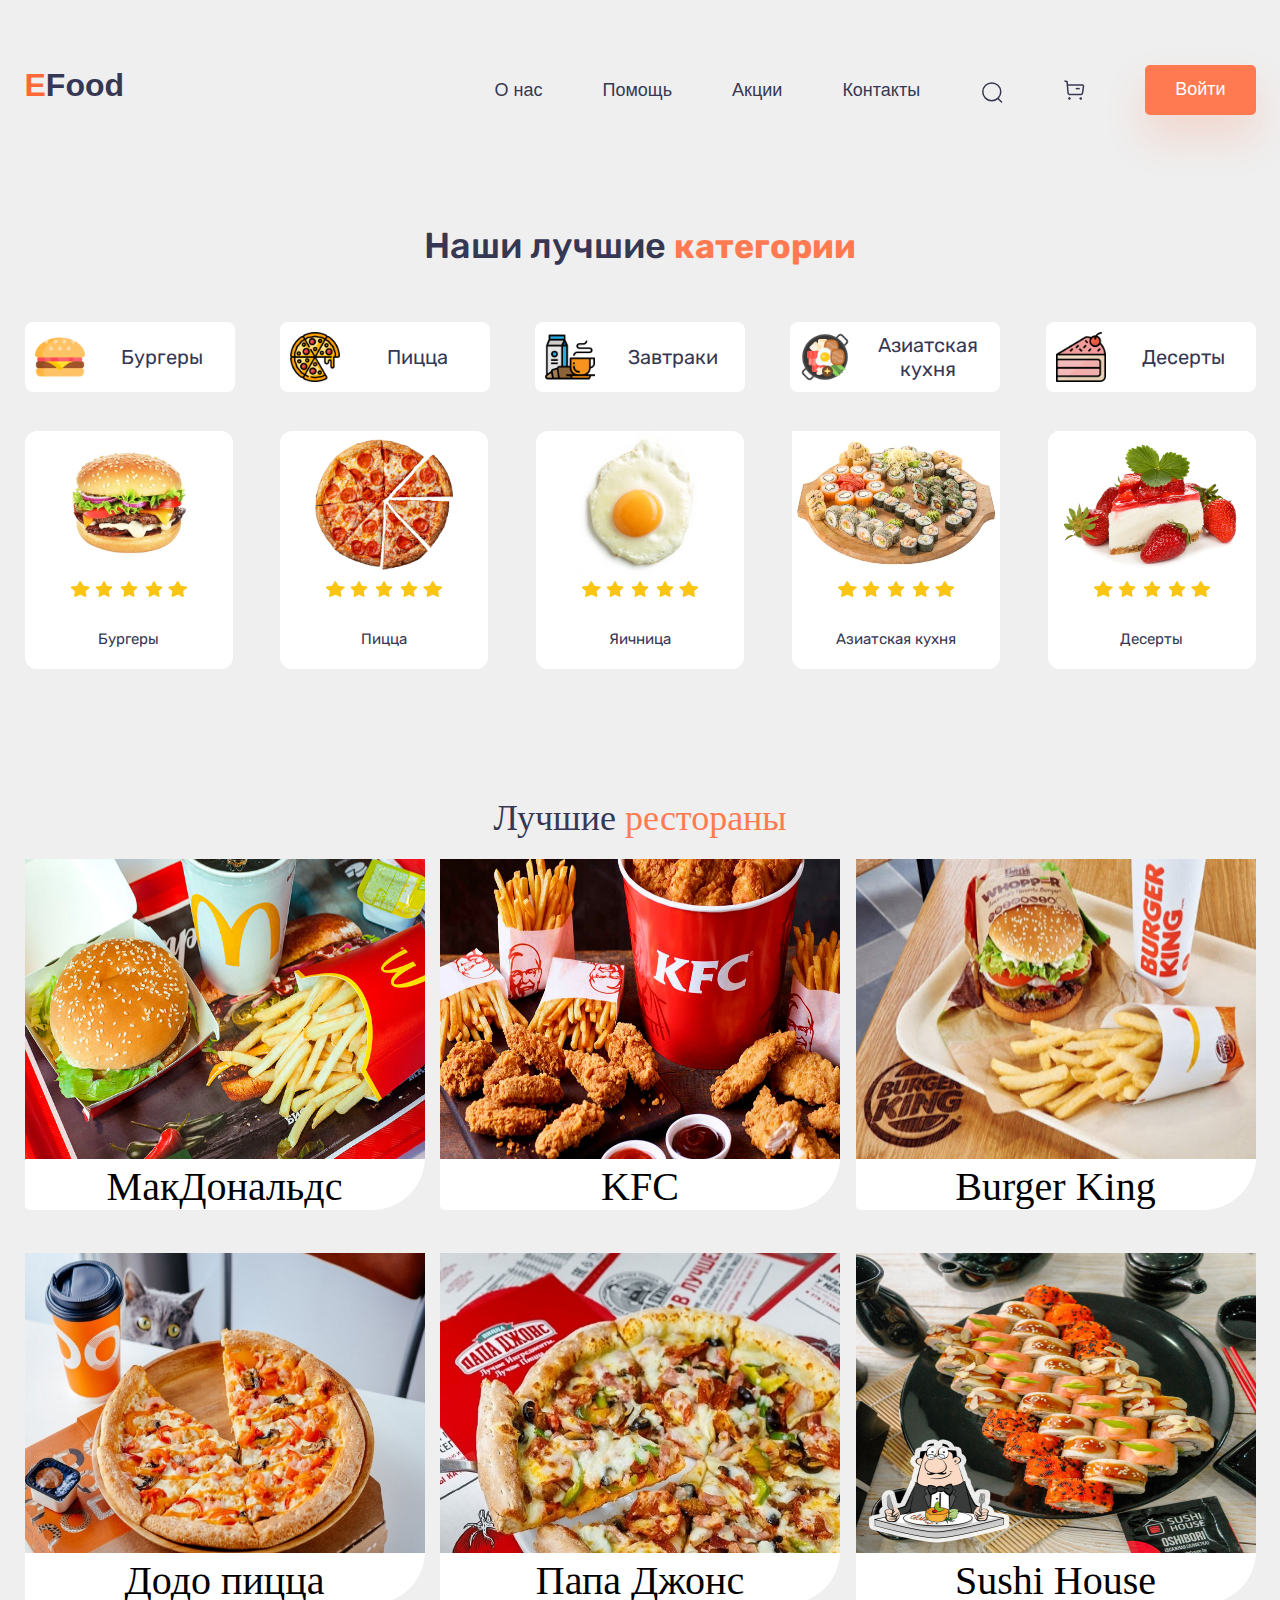
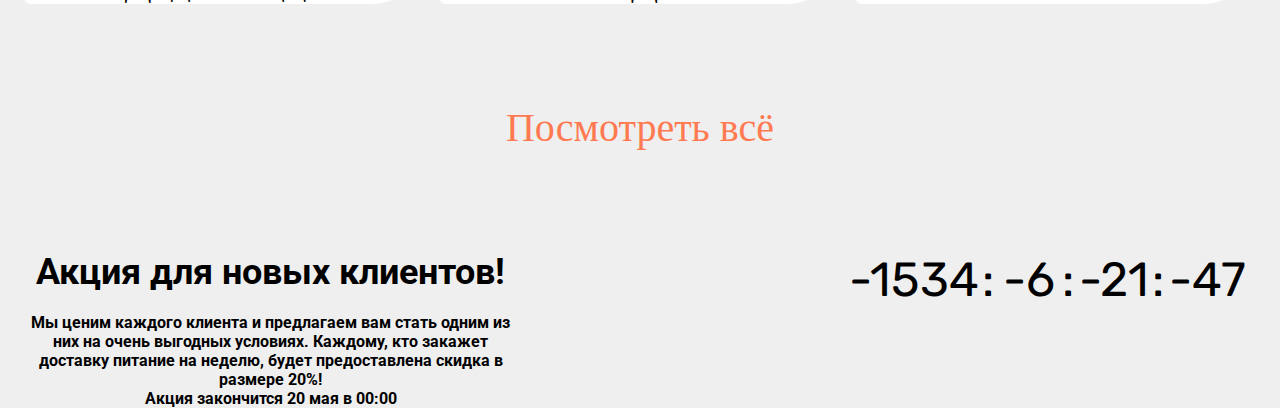
==== index.html @ 1d98285a "add a project" ====
<!DOCTYPE html>
<html lang="en">
<head>
    <meta charset="UTF-8">
    <meta http-equiv="X-UA-Compatible" content="IE=edge">
    <meta name="viewport" content="width=device-width, initial-scale=1.0">
    <title>Document</title>
    <link rel="stylesheet" href="css/style.css">
    <link rel="stylesheet" href="css/menu.css">
    <link rel="preconnect" href="https://fonts.googleapis.com">
    <link rel="preconnect" href="https://fonts.gstatic.com" crossorigin>
    <link href="https://fonts.googleapis.com/css2?family=Rubik:wght@500&display=swap" rel="stylesheet">
    <link rel="preconnect" href="https://fonts.googleapis.com">
    <link rel="preconnect" href="https://fonts.gstatic.com" crossorigin>
    <link href="https://fonts.googleapis.com/css2?family=Roboto:wght@100&display=swap" rel="stylesheet">
</head>
<body>
    <div class="container">
        <header>
            <div class="navigation">
               
                <div class="h1-efood">
                    <h1 class="E">E</h1>
                    <h1 class="efood">Food</h1>
                </div>
                <div class="menu">
                    <a class="home" href="#">О нас</a>
                    <a href="#">Помощь</a>
                    <a href="#">Акции</a>
                    <a href="#">Контакты</a>
                    <a href="#"><img src="img/Search.svg" alt=""></a>
                    <a href="#"><img src="img/корзина.png" alt=""></a>
                    <div class="sign-up">
                        <a href="#">Войти</a>
                    </div>
                </div>
           
            </div>
        </header>
    </div>
    <div class="container">
        <div class="onePopularCategory">
            <h1>Наши лучшие <div class="wordCategory"><h1>категории</h1></div> </h1>
        </div>
        <div class="category1">
            <div class="burger">
            <img src="img/burgerlogo.png" alt="" width="50px">
            <a href="burgers.html">Бургеры</a>
            </div>
            <div class="pizza">
            <img src="img/pizzalogo.png" alt="" width="50px">
            <a href="pizza.html">Пицца</a>
            </div>
            <div class="sandwich">
            <img src="img/breakfast.png" alt="" width="50px">
            <a href="breakfast.html">Завтраки</a>
            </div>
            <div class="asian-food">
            <img src="img/asianfoodlogo.png" alt="" width="50px">
            <a href="asianfood.html">Азиатская кухня</a>
            </div>
            <div class="dish">
            <img src="img/cake.png" alt="" width="50px">
            <a href="dinner.html">Десерты</a>
            </div>
        </div>
        <div class="category">
            <div class="burger">
                <img src="img/figma-cheeseburger.png" alt="" width="144px">
                <img src="img/Star.png" alt="">
                <h2>Бургеры</h2>
            </div>
            <div class="pizza">
                <img class="pizza6" src="img/peperonylogo.jpg" alt="">
                <img src="img/Star.png" alt="">
                <h2>Пицца</h2>
            </div>
            <div class="sandwich">
                <img src="img/egg.jpg" alt="" height="144px">
                <img src="img/Star.png" alt="">
                <h2>Яичница</h2>
            </div>
            <div class="asian-food">
                <img src="img/asianfood66.jpg" alt="" height="144px">
                <img src="img/Star.png" alt="">
                <h2>Азиатская кухня</h2>
            </div>
            <div class="dish">
                <img src="img/десерт.jpg" alt="" height="144px">
                <img src="img/Star.png" alt="">
                <h2>Десерты</h2>
            </div>
        </div>
    </div>
    <div class="container">
        <h2 class="topfood">Лучшие <div class="colortext1">рестораны</div>
        </h2>
        <div class="flex-wrapper">
            <div class="card card3">
                <img src="img/mcdonaldsrestarauntlogo.jpg" alt="" width="400px" height="300px">
                <p>МакДональдс</p>
            </div>
            <div class="card card3">
                <img src="img/kfcrestarauntlogo.jpg" alt="" width="400px" height="300px">
                <p>KFC</p>
            </div>
            <div class="card card3">
                <img src="img/bkrestarauntlogo.jpg" alt="" width="400px" height="300px">
                <p>Burger King</p>
            </div>
            <div class="card">
                <img src="img/dodorestarauntlogo.jpg" alt="" width="400px" height="300px">
                <p>Додо пицца</p>
            </div>
            <div class="card">
                <img src="img/papajonsrestarauntlogo.jpeg" alt="" width="400px" height="300px">
                <p>Папа Джонс</p>
            </div>
            
            <div class="card">
                <img src="img/sushihouserestarauntlogo.jpg" alt="" width="400px" height="300px">
                <p>Sushi House</p>
            </div>
        </div>
        <div class="all-restaraunt">
            <p>Посмотреть всё</p>
        </div>
    </div>
    <div class="container">
        <div class="promotion">
        <div class="promotion-text">
            <div class="title">Акция для новых клиентов!</div>
            <p>Мы ценим каждого клиента и предлагаем вам стать одним из них на очень выгодных условиях. Каждому, кто закажет доставку питание на неделю, будет предоставлена скидка в размере 20%!</p>
            <p>Акция закончится 20 мая в 00:00</p>
        </div>

        <div class="timer">
            <div class="timer__items">
            <div class="timer__item timer__days" id="days">00</div>
            <div class="timer__item timer__hours" id="hours">00</div>
            <div class="timer__item timer__minutes" id="minutes">00</div>
            <div class="timer__item timer__seconds" id="seconds">00</div>
            </div>
        </div>
        </div>
        </div>





        <div class="modal none"> 
            <div class="container-modal"> 
                <div class="header_menu">  
                    <span>
                        <img src="img/ArrowLeft.png" alt="">
                    </span>
                    <form class="registration-form-styles" action="">
                        <h1 class="registration-form">Регистрация</h1>
                        <div class="group1">
                            <label for="">Имя пользователя:</label>
                            <input  type="text">
                        </div>
                        <div class="group2">
                            <label for="">Пароль:</label>
                            <input  type="password">
                        </div>
                        <div class="group3">
                            <label for="">Пароль ещё раз:</label>
                            <input  type="password">
                        </div>
                        <div class="group4">
                            <label for="">Адрес электронной почты</label>
                            <input type="email">
                        </div>
                        <div class="group5">
                            <p>Регистрация</p>
                        </div>
                    </form>

                    </div> 
            </div> 
        </div>






    <script src="js/javascript.js"></script>
</body>
</html>
---- css/style.css ----
*{
    padding: 0;
    margin: 0;
    box-sizing: border-box;
}

body{
    background-color: #efefef;
}

.navigation{
    display: flex;
    justify-content: space-between;
    line-height: 50px;
    
}


header{
    margin-top: 60px;
    margin-bottom: 94px;
}

.menu{
    display: flex;
    margin-top: 20px;
}

.menu > a{
    font-family: 'Outfit', sans-serif;
    font-style: normal;
    font-weight: normal;
    font-size: 18px;
    line-height: 21px;
    color: #363853;
    text-decoration: none;
}

.sign-up a{
    font-family: 'Outfit', sans-serif;
    font-style: normal;
    font-weight: normal;
    font-size: 18px;
    line-height: 21px;
    text-align: center;
    color: #FFFFFF;
    text-decoration: none;
    position: relative;
    left: 30px;
}

.sign-up{
    background-color: #FF7A50;
    border-radius: 5px;
    box-shadow: 0px 22px 40px rgba(255, 104, 56, 0.19);     
    position: relative;
    bottom: 15px;
}

.E{
    color: #FF6838;
    font-family: 'Outfit', sans-serif;
}

.home{
    color: #FF6838;
    font-family: 'Outfit', sans-serif;
    font-style: normal;
    font-weight: normal;
    font-size: 18px;
    line-height: 21px;
    text-decoration: none;
}

.efood{
    color: #363853;
    font-family: 'Outfit', sans-serif;
}

.h1-efood{
    display: flex;
}

.menu a{
    margin-right: 60px;
}

.category1 > div img{
    margin-left: 10px;
}

img{
    max-width: 100%;
}

.container{
    max-width: 1231px;
    margin: auto;
}

.onePopularCategory{
    text-align: center;
}

.wordCategory{
    font-family: 'Rubik', sans-serif;
    font-style: normal;
    font-weight: 500;
    font-size: 17px;
    line-height: 43px;
    color: #FF7A50;
    display: inline-block;
}


.onePopularCategory > h1{
    font-family: 'Rubik', sans-serif;
    font-style: normal;
    font-weight: 500;
    font-size: 36px;
    line-height: 43px;
    color: #363853;
}

.category1 > div{
    width: 210px;
    height: 70px;
    background-color: #FFFFFF;
    border-radius: 8px;
}

.category1{
    display: flex;
    justify-content: space-between;
    margin-top: 54px;
}

.category1 > div p{
    font-family: 'Rubik', sans-serif;
    font-style: normal;
    font-weight: normal;
    font-size: 20px;
    line-height: 24px;
    color: #363853;
    margin-left: 5px;
    width: 208px;
}

.category1 > div a{
    font-family: 'Rubik', sans-serif;
    font-style: normal;
    font-weight: normal;
    font-size: 20px;
    line-height: 24px;
    color: #363853;
    margin-left: 5px;
    width: 208px;
    text-decoration: none;
}

.category1 > div{
    display: flex;
    align-items: center;
}

.addToCart{
    background: #FF7A50;
    border-radius: 2px;
    width: 100px;
    margin-left: 55px;
    font-family: 'Rubik', sans-serif;
    font-style: normal;
    font-weight: normal;
    font-size: 15px;
    line-height: 18px;
    color: #FFFFFF;
    padding-top: 5px;
    padding-bottom: 5px;
}

.burger{
    width: 208px;
    text-align: center;
}

.pizza{
    width: 208px;
    height: 238px;
    text-align: center;
}

.pizza6{
    width: 144px;
    height: 144px;
}


.sandwich{
    width: 208px;
    text-align: center;
}

.asian-food{
    width: 208px;
    text-align: center;
}

.dish
{
    width: 208px;
    text-align: center;
}

.category{
    display: flex;
    justify-content: space-between;
    margin-top: 39px;
}


.category > div{
    font-family: 'Rubik', sans-serif;
    font-style: normal;
    font-weight: normal;
    font-size: 15px;
    line-height: 18px;
    color: #363853;
    background-color: #FFFFFF;
    border-radius: 12px;
}

.category h2{
    font-family: 'Rubik', sans-serif;
    font-style: normal;
    font-weight: normal;
    font-size: 15px;
    line-height: 18px;
    color: #363853;
    margin-top: 27px;
}

.category > div > p{
    margin-top: 9px;
    margin-bottom: 11px;
}

.modal{
    position: fixed;
    width: 100%;
    height: 100vh;
    background-color: rgba(0, 0, 0, 0.500);
    top: 0;
    display: flex;
    align-items: center;
}

.container-modal{
    width: 60%;
    height: 50vh;
    background-color: #FFFFFF;
    margin: 0 auto;

}

.modal1{
    position: fixed;
    width: 100%;
    height: 100vh;
    background-color: rgba(0, 0, 0, 0.500);
    top: 0;
    display: flex;
    align-items: center;
}

.container-modal1{
    width: 60%;
    height: 50vh;
    background-color: #FFFFFF;
    margin: 0 auto;

}

.header_menu1 span{
    font-size: 20px;
    position: fixed;
    top: 160px;
}

.header_menu span{
    font-size: 20px;
    position: fixed;
    top: 160px;
}


.modal2{
    position: fixed;
    width: 100%;
    height: 100vh;
    background-color: rgba(0, 0, 0, 0.500);
    top: 0;
    display: flex;
    align-items: center;
}

.container-modal2{
    width: 60%;
    height: 50vh;
    background-color: #FFFFFF;
    margin: 0 auto;

}

.header_menu2 span{
    font-size: 20px;
    position: fixed;
    top: 160px;
}

.modal3{
    position: fixed;
    width: 100%;
    height: 100vh;
    background-color: rgba(0, 0, 0, 0.500);
    top: 0;
    display: flex;
    align-items: center;
}

.container-modal3{
    width: 60%;
    height: 50vh;
    background-color: #FFFFFF;
    margin: 0 auto;

}

.header_menu3 span{
    font-size: 20px;
    position: fixed;
    top: 160px;
}

.modal4{
    position: fixed;
    width: 100%;
    height: 100vh;
    background-color: rgba(0, 0, 0, 0.500);
    top: 0;
    display: flex;
    align-items: center;
}

.container-modal4{
    width: 60%;
    height: 50vh;
    background-color: #FFFFFF;
    margin: 0 auto;

}

.header_menu4 span{
    font-size: 20px;
    position: fixed;
    top: 160px;
}

.none{
    display: none;
}


.colortext1{
    color:#FF7A50;
    display: inline-block;
    font-style: normal;
    font-weight: 500;
    font-size: 36px;
}

.topfood{
    color:#363853;
    font-style: normal;
    font-weight: 500;
    font-size: 36px;
    margin-top:128px ;
    margin-bottom: 20px;
}

.container{
    max-width: 1231px;
    margin: auto;
    text-align: center;
}

.flex-wrapper{
    display: flex;
    justify-content: space-between;
    flex-wrap: wrap;
}

.time{
    font-weight: 300;
    font-size: 18px;
    line-height: 30px;
    color: #363853;
    opacity: 0.9;
}

.card{
    background-color: #ffffff;
    border-radius: 53px 5px;
}

.card p{
    font-size: 40px;
}

.all-restaraunt{
    margin-top: 100px;
    font-size: 40px;
    font-weight: lighter;
    color:#FF7A50;
}

.card3{
    margin-bottom: 43px;
}

.strelka{
    margin-left: 24px;
    background-color: #FF7A50;
    border-radius: 20px;
    box-shadow: 0px 5px 12px rgba(255, 104, 56, 0.19);
    padding: 11px 33px;
    width: 79px;
}

.card3-discription{
    display: flex;
    justify-content: space-between;
}

.timer__items {
    display: flex;
    font-size: 48px;   
}
.timer__item {
    position: relative;
    min-width: 60px;
    margin-left: 10px;
    margin-right: 10px;
    padding-bottom: 15px;
    text-align: center;
    font-family: 'Rubik', sans-serif;
}
.timer__item::before {
    content: attr(data-title);
    display: block;
    position: absolute;
    left: 50%;
    bottom: 0;
    transform: translateX(-50%);
    font-size: 14px;
}
.timer__item:not(:last-child)::after {
    content: ':';
    position: absolute;
    right: -15px;
}

.promotion{
    margin-top: 100px;
    display: flex;
    justify-content: space-between;
}

.promotion-text{
    width: 40%;
    font-family: 'Roboto', sans-serif;
    font-weight: bolder;
    
}

.title{
    font-size: 36px;
    margin-bottom: 20px;
}



.none{
    display: none;
}


.modal{ 
    position: fixed; 
    width: 100%; 
    height: 100vh; 
    background-color: rgba(0, 0, 0, 0.500); 
    top: 0; 
    align-items: center; 
} 
 
.container-modal{ 
    width: 30%; 
    height: 50vh; 
    background-color: #FFFFFF; 
    margin: 0 auto; 
 
}

.header_menu span{ 
    font-size: 20px; 
    position: fixed; 
    top: 235px; 
}

.registration-form{
   text-align: center;
   font-family: 'Roboto', sans-serif;
   margin-bottom: 40px;
   margin-top: 40px;
}

.group1{
    text-align: center;
    font-size: 20px;
    margin-bottom: 30px;
}
.group2{
    text-align: center;
    font-size: 20px;
    margin-bottom: 30px;
}
.group3{
    text-align: center;
    font-size: 20px;
    margin-bottom: 30px;
}
.group4{
    text-align: center;
    font-size: 20px;
    margin-bottom: 30px;
}
.group5{
    text-align: center;
    font-size: 20px;
    margin-bottom: 20px;
    background-color: #FF7A50;
    margin-left: 180px;
    border-radius: 30px;
    padding: 10px;
    max-width: 200px;
}
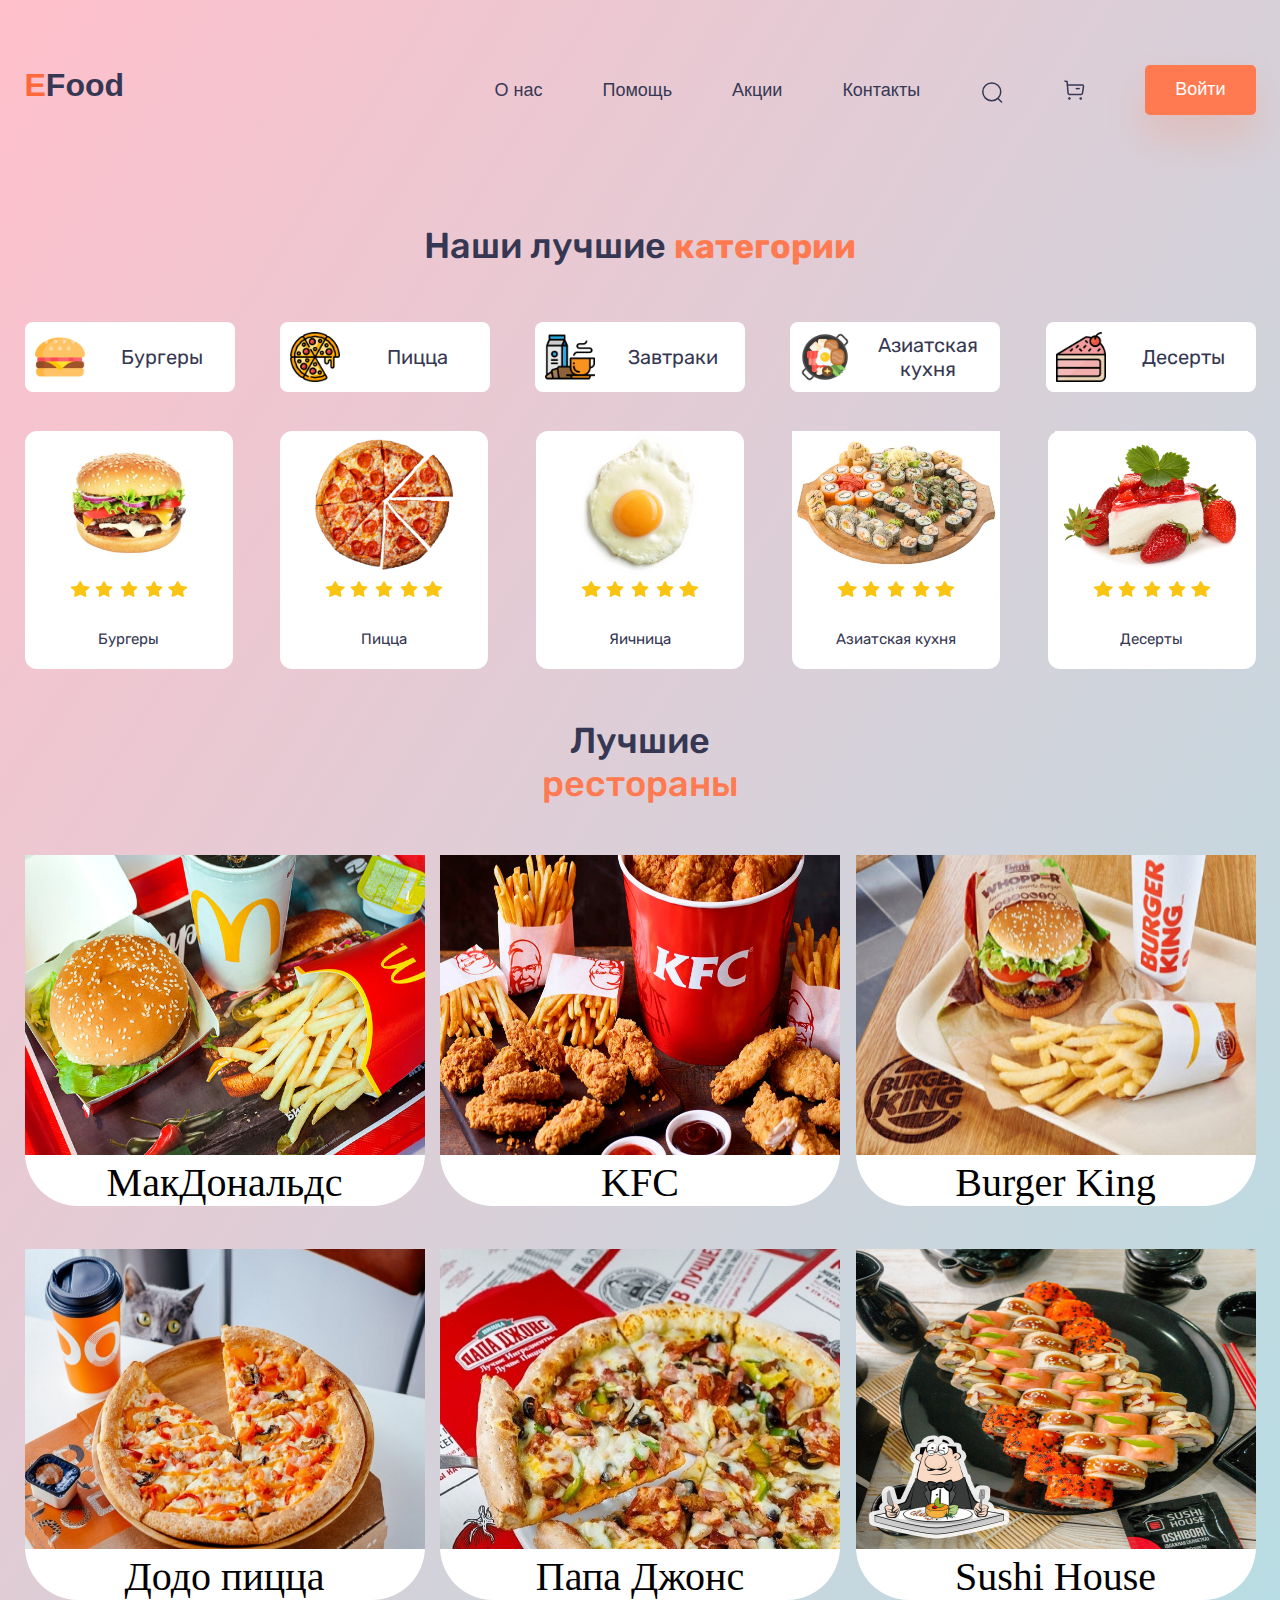
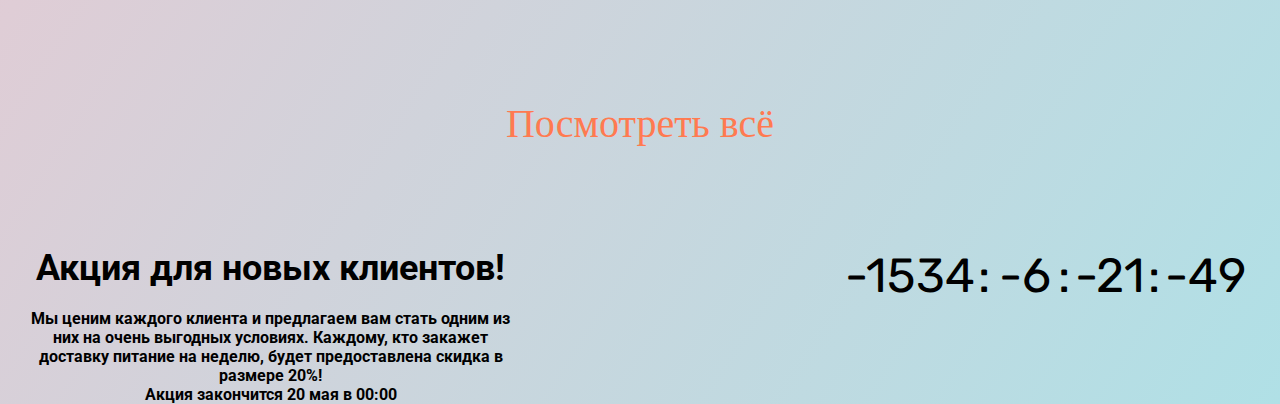
==== commit a1d90e34: "add some things" ====
--- a/index.html
+++ b/index.html
@@ -93,7 +93,10 @@
         </div>
     </div>
     <div class="container">
-        <h2 class="topfood">Лучшие <div class="colortext1">рестораны</div>
+        <div class="best-restoraunt">
+              <h2 class="topfood">Лучшие <div class="colortext1">рестораны</div>
+        </div>
+      
         </h2>
         <div class="flex-wrapper">
             <div class="card card3">
--- a/css/style.css
+++ b/css/style.css
@@ -5,7 +5,7 @@
 }
 
 body{
-    background-color: #efefef;
+    background: linear-gradient(to top left, powderblue, pink);
 }
 
 .navigation{
@@ -372,19 +372,25 @@
 
 .colortext1{
     color:#FF7A50;
-    display: inline-block;
+    font-family: 'Rubik', sans-serif;
     font-style: normal;
     font-weight: 500;
     font-size: 36px;
+    line-height: 43px;
 }
 
 .topfood{
-    color:#363853;
+    font-family: 'Rubik', sans-serif;
     font-style: normal;
     font-weight: 500;
     font-size: 36px;
-    margin-top:128px ;
-    margin-bottom: 20px;
+    line-height: 43px;
+    color: #363853;
+
+}
+
+.best-restoraunt{
+    margin: 50px 0px 50px 0px;
 }
 
 .container{
@@ -409,7 +415,7 @@
 
 .card{
     background-color: #ffffff;
-    border-radius: 53px 5px;
+    border-radius: 53px;
 }
 
 .card p{
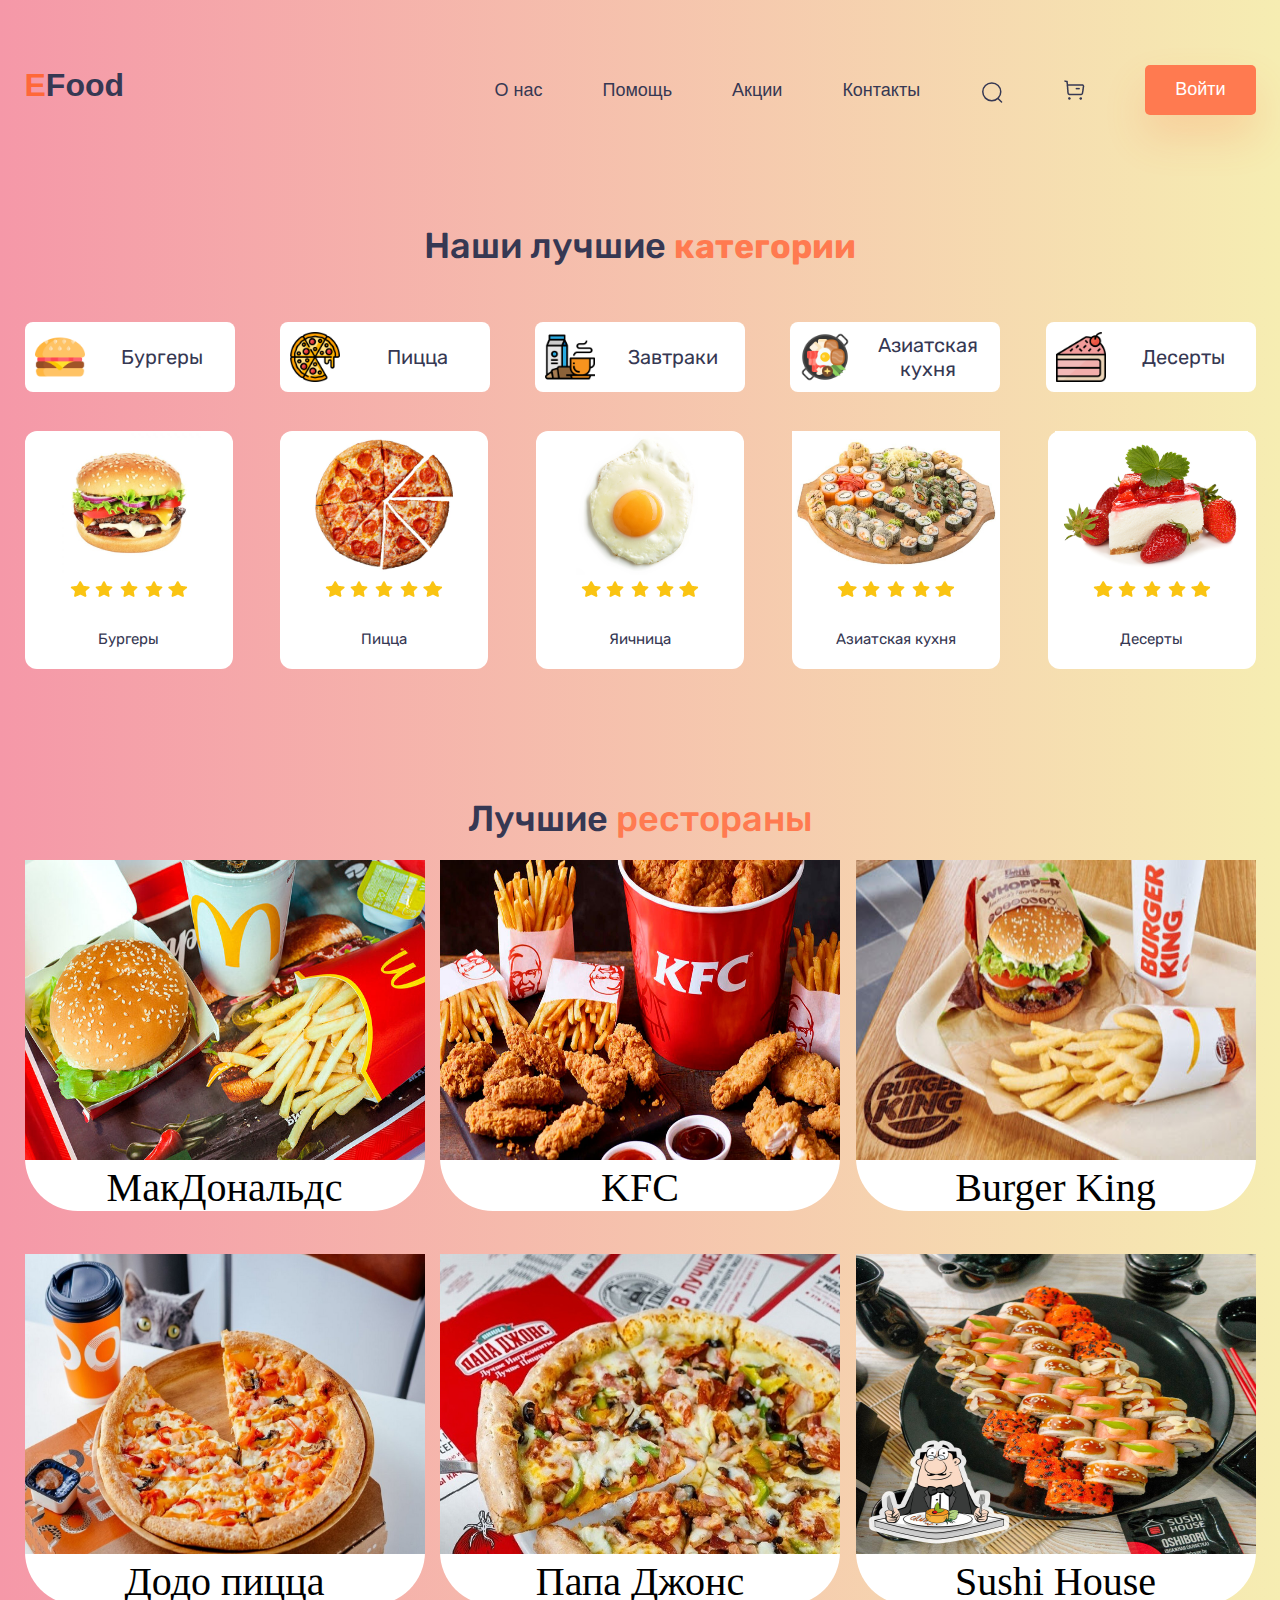
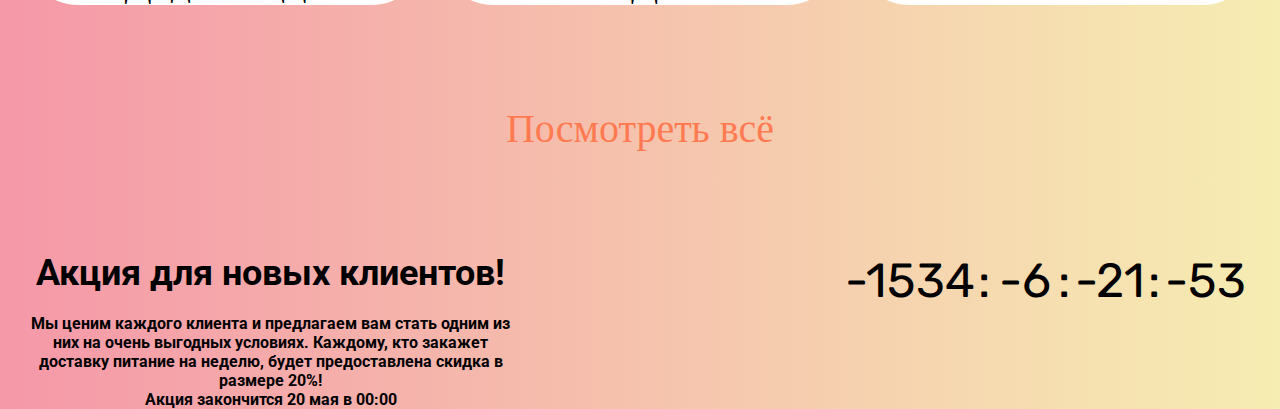
==== commit 7e990c8e: "add some things" ====
--- a/index.html
+++ b/index.html
@@ -93,11 +93,11 @@
         </div>
     </div>
     <div class="container">
-        <div class="best-restoraunt">
-              <h2 class="topfood">Лучшие <div class="colortext1">рестораны</div>
+        <div class="the-best-restaraunts">
+            <h2 class="topfood">Лучшие <div class="colortext1">рестораны</div>
+            </h2>
         </div>
-      
-        </h2>
+        
         <div class="flex-wrapper">
             <div class="card card3">
                 <img src="img/mcdonaldsrestarauntlogo.jpg" alt="" width="400px" height="300px">
--- a/css/style.css
+++ b/css/style.css
@@ -5,13 +5,23 @@
 }
 
 body{
-    background: linear-gradient(to top left, powderblue, pink);
+    background: linear-gradient(90deg, #f598a8, #f6edb2);
 }
 
 .navigation{
     display: flex;
     justify-content: space-between;
     line-height: 50px;
+    
+}
+
+.the-best-restaraunts{
+    font-family: 'Rubik', sans-serif;
+    font-style: normal;
+    font-weight: 500;
+    font-size: 36px;
+    line-height: 43px;
+    color: #363853;
     
 }
 
@@ -372,25 +382,19 @@
 
 .colortext1{
     color:#FF7A50;
-    font-family: 'Rubik', sans-serif;
+    display: inline-block;
     font-style: normal;
     font-weight: 500;
     font-size: 36px;
-    line-height: 43px;
 }
 
 .topfood{
-    font-family: 'Rubik', sans-serif;
+    color:#363853;
     font-style: normal;
     font-weight: 500;
     font-size: 36px;
-    line-height: 43px;
-    color: #363853;
-
-}
-
-.best-restoraunt{
-    margin: 50px 0px 50px 0px;
+    margin-top:128px ;
+    margin-bottom: 20px;
 }
 
 .container{
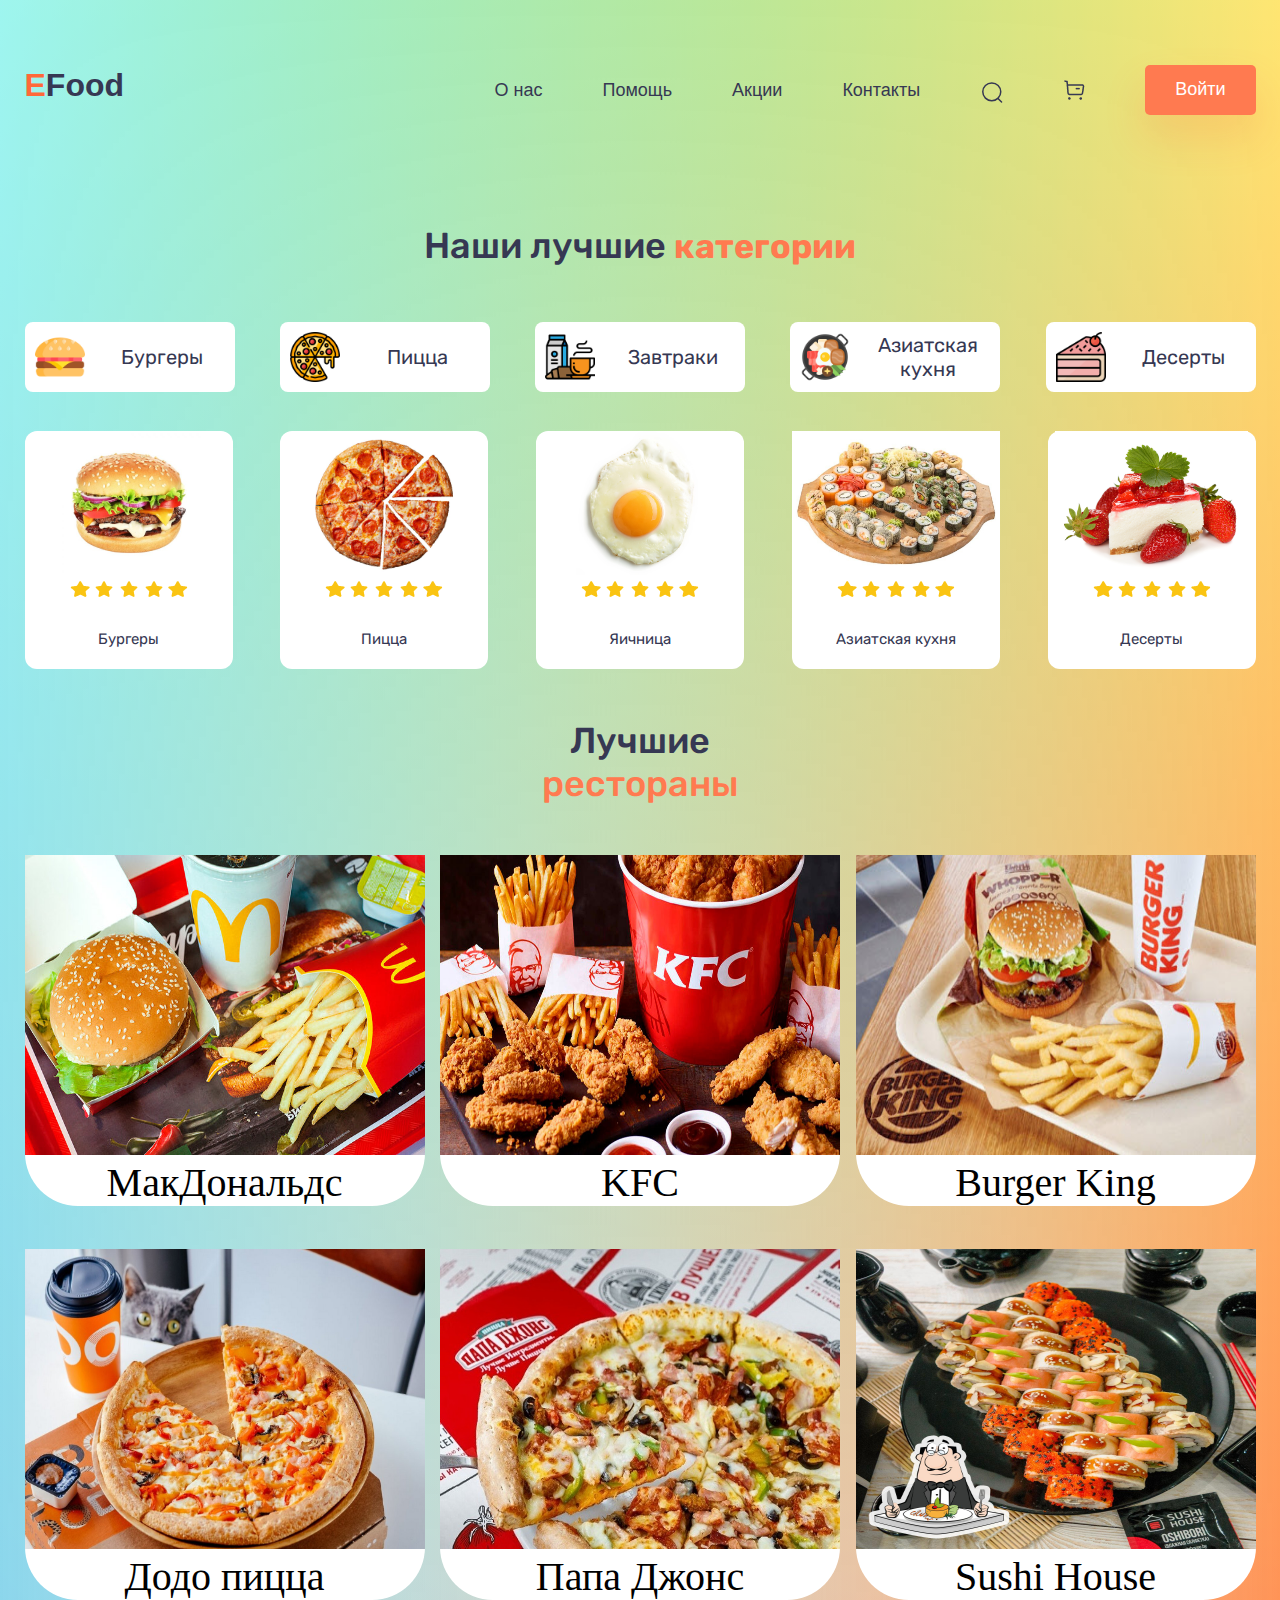
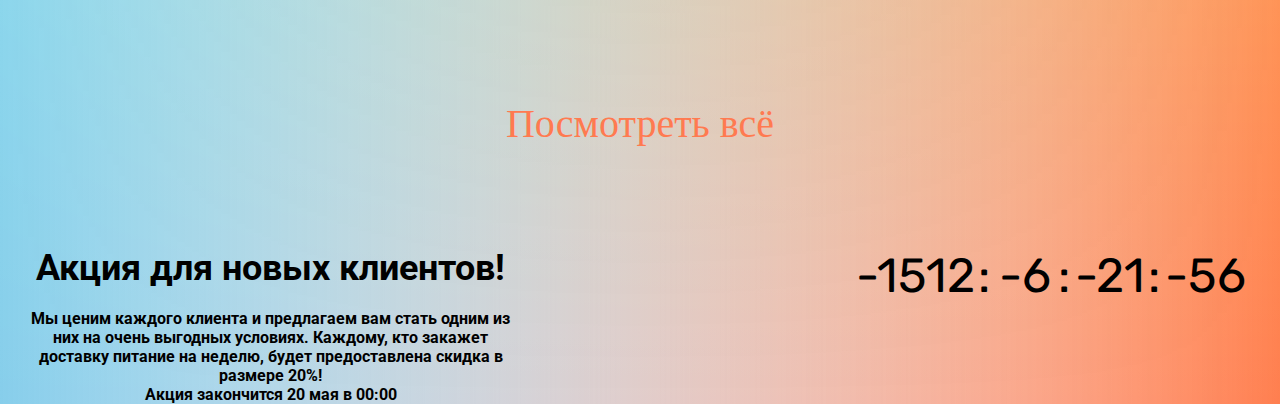
==== commit 052d2bc4: "new background" ====
--- a/index.html
+++ b/index.html
@@ -71,7 +71,7 @@
                 <h2>Бургеры</h2>
             </div>
             <div class="pizza">
-                <img class="pizza6" src="img/peperonylogo.jpg" alt="">
+                <img class="pizza6" src="img/peperonylogo.jpg" alt="" width="144px" height="144px">
                 <img src="img/Star.png" alt="">
                 <h2>Пицца</h2>
             </div>
@@ -93,11 +93,14 @@
         </div>
     </div>
     <div class="container">
-        <div class="the-best-restaraunts">
-            <h2 class="topfood">Лучшие <div class="colortext1">рестораны</div>
-            </h2>
+        <div class="best-restoraunt">
+            <div class="best-word">
+                <h2 class="best-word-style">Лучшие <h2>
+            </div>
+            <div class="restaraunt-word">
+                <h2 class="restaraunt-word-style">рестораны</h2>
+            </div>
         </div>
-        
         <div class="flex-wrapper">
             <div class="card card3">
                 <img src="img/mcdonaldsrestarauntlogo.jpg" alt="" width="400px" height="300px">
--- a/css/style.css
+++ b/css/style.css
@@ -4,24 +4,23 @@
     box-sizing: border-box;
 }
 
-body{
-    background: linear-gradient(90deg, #f598a8, #f6edb2);
-}
+body {
+	background-blend-mode: screen;
+	background:
+		linear-gradient(limegreen, transparent),
+		linear-gradient(90deg, skyblue, transparent),
+		linear-gradient(-90deg, coral, transparent);
+}
+
+
+
+ 
+
 
 .navigation{
     display: flex;
     justify-content: space-between;
     line-height: 50px;
-    
-}
-
-.the-best-restaraunts{
-    font-family: 'Rubik', sans-serif;
-    font-style: normal;
-    font-weight: 500;
-    font-size: 36px;
-    line-height: 43px;
-    color: #363853;
     
 }
 
@@ -191,34 +190,112 @@
 .burger{
     width: 208px;
     text-align: center;
+    animation: burger 2s infinite;
+}
+
+.burger:hover{
+    animation: none;
+}
+
+@keyframes burger {
+    0% {
+		transform: scale3d(1, 1, 1);
+	}
+	50% {
+		transform: scale3d(1.05, 1.05, 1.05);
+	}
+	100% {
+		transform: scale3d(1, 1, 1);
+	}
 }
 
 .pizza{
     width: 208px;
     height: 238px;
     text-align: center;
-}
-
-.pizza6{
-    width: 144px;
-    height: 144px;
-}
-
+    animation: pizza 2s infinite;
+}
+
+.pizza:hover{
+    animation: none;
+}
+
+@keyframes pizza {
+    0% {
+		transform: scale3d(1, 1, 1);
+	}
+	50% {
+		transform: scale3d(1.05, 1.05, 1.05);
+	}
+	100% {
+		transform: scale3d(1, 1, 1);
+	}
+}
 
 .sandwich{
     width: 208px;
     text-align: center;
+    animation: sandwich 2s infinite;
+}
+
+.sandwich:hover{
+    animation: none;
+}
+
+@keyframes sandwich {
+    0% {
+		transform: scale3d(1, 1, 1);
+	}
+	50% {
+		transform: scale3d(1.05, 1.05, 1.05);
+	}
+	100% {
+		transform: scale3d(1, 1, 1);
+	}
 }
 
 .asian-food{
     width: 208px;
     text-align: center;
-}
-
-.dish
-{
+    animation: asian-food 2s infinite;
+}
+
+.asian-food:hover{
+    animation: none;
+}
+
+@keyframes asian-food {
+    0% {
+		transform: scale3d(1, 1, 1);
+	}
+	50% {
+		transform: scale3d(1.05, 1.05, 1.05);
+	}
+	100% {
+		transform: scale3d(1, 1, 1);
+	}
+}
+
+.dish{
+    animation: dish 2s infinite;
     width: 208px;
     text-align: center;
+}
+
+.dish:hover{
+    animation: none;
+}
+
+@keyframes dish {
+    0% {
+		transform: scale3d(1, 1, 1);
+	}
+	50% {
+		transform: scale3d(1.05, 1.05, 1.05);
+	}
+	100% {
+		transform: scale3d(1, 1, 1);
+	}
 }
 
 .category{
@@ -380,21 +457,28 @@
 }
 
 
-.colortext1{
+.restaraunt-word-style{
     color:#FF7A50;
-    display: inline-block;
+    font-family: 'Rubik', sans-serif;
     font-style: normal;
     font-weight: 500;
     font-size: 36px;
-}
-
-.topfood{
-    color:#363853;
+    line-height: 43px;
+}
+
+.best-word-style{
+    font-family: 'Rubik', sans-serif;
     font-style: normal;
     font-weight: 500;
     font-size: 36px;
-    margin-top:128px ;
-    margin-bottom: 20px;
+    line-height: 43px;
+    color: #363853;
+
+}
+
+.best-restoraunt{
+    margin: 50px 0px 50px 0px;
+    
 }
 
 .container{
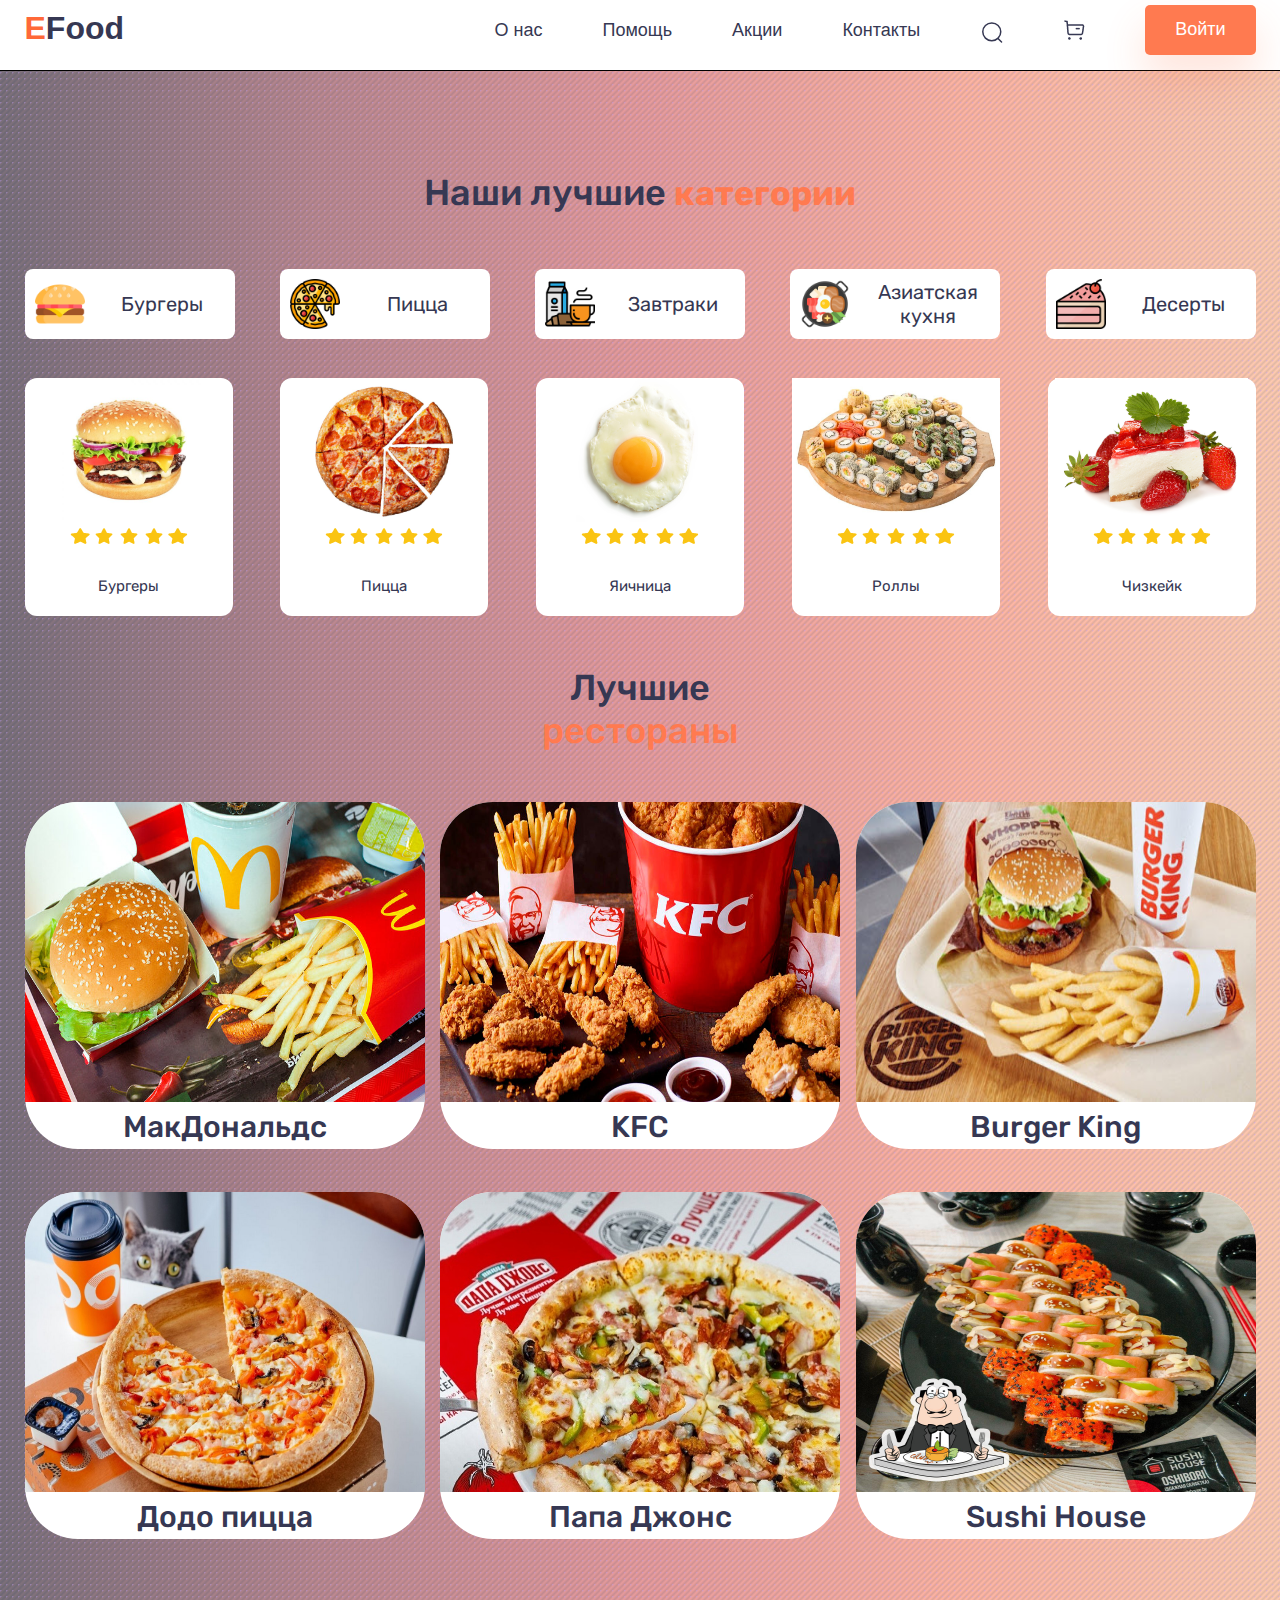
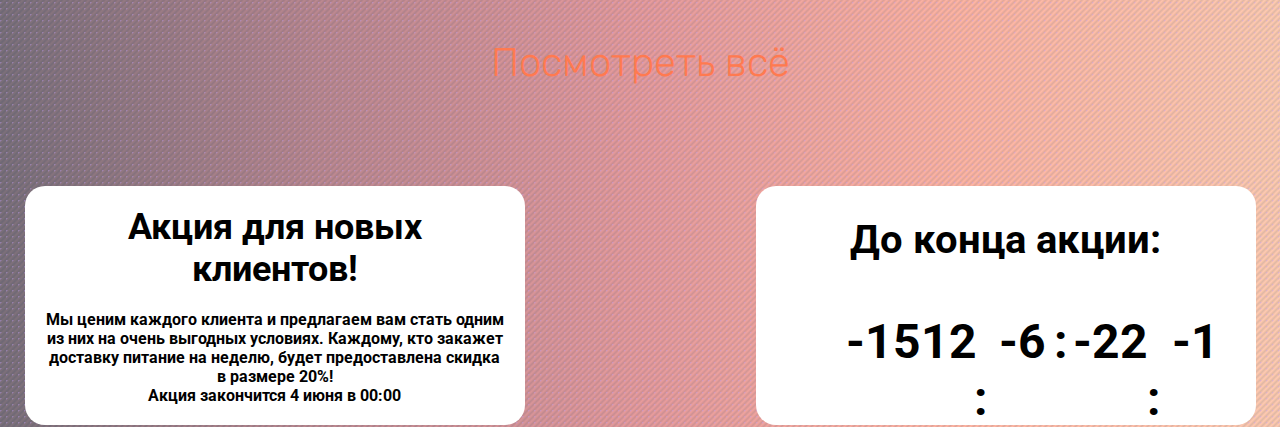
==== commit f12271d2: "update main and burger" ====
--- a/index.html
+++ b/index.html
@@ -15,29 +15,29 @@
     <link href="https://fonts.googleapis.com/css2?family=Roboto:wght@100&display=swap" rel="stylesheet">
 </head>
 <body>
-    <div class="container">
         <header>
-            <div class="navigation">
+            <div class="header" id="myHeader">
+                <div class="navigation">
                
-                <div class="h1-efood">
-                    <h1 class="E">E</h1>
-                    <h1 class="efood">Food</h1>
+                    <div class="h1-efood">
+                        <h1 class="E">E</h1>
+                        <h1 class="efood">Food</h1>
+                    </div>
+                    <div class="menu">
+                        <a class="home" href="#">О нас</a>
+                        <a href="#">Помощь</a>
+                        <a href="#">Акции</a>
+                        <a href="#">Контакты</a>
+                        <a href="#"><img src="img/Search.svg" alt=""></a>
+                        <a href="#"><img src="img/корзина.png" alt=""></a>
+                        <div class="sign-up">
+                            <a href="#">Войти</a>
+                        </div>
+                    </div>
+               
                 </div>
-                <div class="menu">
-                    <a class="home" href="#">О нас</a>
-                    <a href="#">Помощь</a>
-                    <a href="#">Акции</a>
-                    <a href="#">Контакты</a>
-                    <a href="#"><img src="img/Search.svg" alt=""></a>
-                    <a href="#"><img src="img/корзина.png" alt=""></a>
-                    <div class="sign-up">
-                        <a href="#">Войти</a>
-                    </div>
-                </div>
-           
             </div>
         </header>
-    </div>
     <div class="container">
         <div class="onePopularCategory">
             <h1>Наши лучшие <div class="wordCategory"><h1>категории</h1></div> </h1>
@@ -83,12 +83,12 @@
             <div class="asian-food">
                 <img src="img/asianfood66.jpg" alt="" height="144px">
                 <img src="img/Star.png" alt="">
-                <h2>Азиатская кухня</h2>
+                <h2>Роллы</h2>
             </div>
             <div class="dish">
                 <img src="img/десерт.jpg" alt="" height="144px">
                 <img src="img/Star.png" alt="">
-                <h2>Десерты</h2>
+                <h2>Чизкейк</h2>
             </div>
         </div>
     </div>
@@ -103,28 +103,28 @@
         </div>
         <div class="flex-wrapper">
             <div class="card card3">
-                <img src="img/mcdonaldsrestarauntlogo.jpg" alt="" width="400px" height="300px">
+                <img class="McDonaldsRestarauntLogoEdit" src="img/mcdonaldsrestarauntlogo.jpg" alt="" width="400px" height="300px">
                 <p>МакДональдс</p>
             </div>
             <div class="card card3">
-                <img src="img/kfcrestarauntlogo.jpg" alt="" width="400px" height="300px">
+                <img class="KFCRestarauntLogoEdit" src="img/kfcrestarauntlogo.jpg" alt="" width="400px" height="300px">
                 <p>KFC</p>
             </div>
             <div class="card card3">
-                <img src="img/bkrestarauntlogo.jpg" alt="" width="400px" height="300px">
+                <img class="BKRestarauntLogoEdit" src="img/bkrestarauntlogo.jpg" alt="" width="400px" height="300px">
                 <p>Burger King</p>
             </div>
             <div class="card">
-                <img src="img/dodorestarauntlogo.jpg" alt="" width="400px" height="300px">
+                <img class="DodoRestarauntLogoEdit" src="img/dodorestarauntlogo.jpg" alt="" width="400px" height="300px">
                 <p>Додо пицца</p>
             </div>
             <div class="card">
-                <img src="img/papajonsrestarauntlogo.jpeg" alt="" width="400px" height="300px">
+                <img class="PapaJonsRestarauntLogoEdit" src="img/papajonsrestarauntlogo.jpeg" alt="" width="400px" height="300px">
                 <p>Папа Джонс</p>
             </div>
             
             <div class="card">
-                <img src="img/sushihouserestarauntlogo.jpg" alt="" width="400px" height="300px">
+                <img class="SushiHouseRestarauntLogoEdit" src="img/sushihouserestarauntlogo.jpg" alt="" width="400px" height="300px">
                 <p>Sushi House</p>
             </div>
         </div>
@@ -137,10 +137,11 @@
         <div class="promotion-text">
             <div class="title">Акция для новых клиентов!</div>
             <p>Мы ценим каждого клиента и предлагаем вам стать одним из них на очень выгодных условиях. Каждому, кто закажет доставку питание на неделю, будет предоставлена скидка в размере 20%!</p>
-            <p>Акция закончится 20 мая в 00:00</p>
+            <p>Акция закончится 4 июня в 00:00</p>
         </div>
 
         <div class="timer">
+            <p>До конца акции:</p>
             <div class="timer__items">
             <div class="timer__item timer__days" id="days">00</div>
             <div class="timer__item timer__hours" id="hours">00</div>
--- a/css/style.css
+++ b/css/style.css
@@ -5,14 +5,30 @@
 }
 
 body {
-	background-blend-mode: screen;
-	background:
-		linear-gradient(limegreen, transparent),
-		linear-gradient(90deg, skyblue, transparent),
-		linear-gradient(-90deg, coral, transparent);
-}
-
-
+	background-color: #6d6875;
+	background-image: 
+		linear-gradient(135deg, rgba(181, 149, 228, 0.705) 0%, rgba(255,180,162, 0.1) 25%, rgba(109,104,117, 0.2) 50%, rgba(255,180,162, 0.1) 75%, rgba(109,104,117, 0.2) 100%), 
+		linear-gradient(90deg, #6d6875, #b5838d, #e5989b, #ffb4a2, #ffcdb2);
+	background-size: 6px 6px, 100%;
+}
+
+
+
+
+.content {
+    padding: 16px;
+}
+  
+
+.sticky {
+    position: fixed;
+    top: 0;
+    width: 100%
+}
+  
+.sticky + .content {
+    padding-top: 102px;
+}
 
  
 
@@ -21,13 +37,17 @@
     display: flex;
     justify-content: space-between;
     line-height: 50px;
+    max-width: 1231px;
+    margin: auto;
     
 }
 
 
-header{
-    margin-top: 60px;
+.header{
     margin-bottom: 94px;
+    background-color: #fff;
+    border-bottom: 1px solid black ;
+    
 }
 
 .menu{
@@ -81,6 +101,8 @@
     text-decoration: none;
 }
 
+
+
 .efood{
     color: #363853;
     font-family: 'Outfit', sans-serif;
@@ -88,6 +110,7 @@
 
 .h1-efood{
     display: flex;
+    margin-top: 3px;
 }
 
 .menu a{
@@ -109,6 +132,7 @@
 
 .onePopularCategory{
     text-align: center;
+    margin-top: 100px;
 }
 
 .wordCategory{
@@ -190,113 +214,38 @@
 .burger{
     width: 208px;
     text-align: center;
-    animation: burger 2s infinite;
-}
-
-.burger:hover{
-    animation: none;
-}
-
-@keyframes burger {
-    0% {
-		transform: scale3d(1, 1, 1);
-	}
-	50% {
-		transform: scale3d(1.05, 1.05, 1.05);
-	}
-	100% {
-		transform: scale3d(1, 1, 1);
-	}
-}
+}
+
 
 .pizza{
     width: 208px;
     height: 238px;
     text-align: center;
-    animation: pizza 2s infinite;
-}
-
-.pizza:hover{
-    animation: none;
-}
-
-@keyframes pizza {
-    0% {
-		transform: scale3d(1, 1, 1);
-	}
-	50% {
-		transform: scale3d(1.05, 1.05, 1.05);
-	}
-	100% {
-		transform: scale3d(1, 1, 1);
-	}
-}
+}
+
+
 
 .sandwich{
     width: 208px;
     text-align: center;
-    animation: sandwich 2s infinite;
-}
-
-.sandwich:hover{
-    animation: none;
-}
-
-@keyframes sandwich {
-    0% {
-		transform: scale3d(1, 1, 1);
-	}
-	50% {
-		transform: scale3d(1.05, 1.05, 1.05);
-	}
-	100% {
-		transform: scale3d(1, 1, 1);
-	}
-}
+   
+}
+
 
 .asian-food{
     width: 208px;
     text-align: center;
-    animation: asian-food 2s infinite;
-}
-
-.asian-food:hover{
-    animation: none;
-}
-
-@keyframes asian-food {
-    0% {
-		transform: scale3d(1, 1, 1);
-	}
-	50% {
-		transform: scale3d(1.05, 1.05, 1.05);
-	}
-	100% {
-		transform: scale3d(1, 1, 1);
-	}
-}
+  
+}
+
+
 
 .dish{
-    animation: dish 2s infinite;
-    width: 208px;
-    text-align: center;
-}
-
-.dish:hover{
-    animation: none;
-}
-
-@keyframes dish {
-    0% {
-		transform: scale3d(1, 1, 1);
-	}
-	50% {
-		transform: scale3d(1.05, 1.05, 1.05);
-	}
-	100% {
-		transform: scale3d(1, 1, 1);
-	}
-}
+    
+    width: 208px;
+    text-align: center;
+}
+
 
 .category{
     display: flex;
@@ -335,7 +284,7 @@
     position: fixed;
     width: 100%;
     height: 100vh;
-    background-color: rgba(0, 0, 0, 0.500);
+    opacity: 1;
     top: 0;
     display: flex;
     align-items: center;
@@ -349,108 +298,13 @@
 
 }
 
-.modal1{
-    position: fixed;
-    width: 100%;
-    height: 100vh;
-    background-color: rgba(0, 0, 0, 0.500);
-    top: 0;
-    display: flex;
-    align-items: center;
-}
-
-.container-modal1{
-    width: 60%;
-    height: 50vh;
-    background-color: #FFFFFF;
-    margin: 0 auto;
-
-}
-
-.header_menu1 span{
+
+.header_menu span{
     font-size: 20px;
     position: fixed;
     top: 160px;
 }
 
-.header_menu span{
-    font-size: 20px;
-    position: fixed;
-    top: 160px;
-}
-
-
-.modal2{
-    position: fixed;
-    width: 100%;
-    height: 100vh;
-    background-color: rgba(0, 0, 0, 0.500);
-    top: 0;
-    display: flex;
-    align-items: center;
-}
-
-.container-modal2{
-    width: 60%;
-    height: 50vh;
-    background-color: #FFFFFF;
-    margin: 0 auto;
-
-}
-
-.header_menu2 span{
-    font-size: 20px;
-    position: fixed;
-    top: 160px;
-}
-
-.modal3{
-    position: fixed;
-    width: 100%;
-    height: 100vh;
-    background-color: rgba(0, 0, 0, 0.500);
-    top: 0;
-    display: flex;
-    align-items: center;
-}
-
-.container-modal3{
-    width: 60%;
-    height: 50vh;
-    background-color: #FFFFFF;
-    margin: 0 auto;
-
-}
-
-.header_menu3 span{
-    font-size: 20px;
-    position: fixed;
-    top: 160px;
-}
-
-.modal4{
-    position: fixed;
-    width: 100%;
-    height: 100vh;
-    background-color: rgba(0, 0, 0, 0.500);
-    top: 0;
-    display: flex;
-    align-items: center;
-}
-
-.container-modal4{
-    width: 60%;
-    height: 50vh;
-    background-color: #FFFFFF;
-    margin: 0 auto;
-
-}
-
-.header_menu4 span{
-    font-size: 20px;
-    position: fixed;
-    top: 160px;
-}
 
 .none{
     display: none;
@@ -491,6 +345,16 @@
     display: flex;
     justify-content: space-between;
     flex-wrap: wrap;
+}
+
+
+.flex-wrapper div p{
+    font-family: 'Rubik', sans-serif;
+    font-style: normal;
+    font-weight: 500;
+    font-size: 30px;
+    line-height: 43px;
+    color: #363853;
 }
 
 .time{
@@ -504,6 +368,30 @@
 .card{
     background-color: #ffffff;
     border-radius: 53px;
+}
+
+.McDonaldsRestarauntLogoEdit{
+    border-radius: 53px 53px 0px 0px;
+}
+
+.KFCRestarauntLogoEdit{
+    border-radius: 53px 53px 0px 0px;
+}
+
+.BKRestarauntLogoEdit{
+    border-radius: 53px 53px 0px 0px;
+}
+
+.DodoRestarauntLogoEdit{
+    border-radius: 53px 53px 0px 0px;
+}
+
+.PapaJonsRestarauntLogoEdit{
+    border-radius: 53px 53px 0px 0px;
+}
+
+.SushiHouseRestarauntLogoEdit{
+    border-radius: 53px 53px 0px 0px;
 }
 
 .card p{
@@ -515,6 +403,7 @@
     font-size: 40px;
     font-weight: lighter;
     color:#FF7A50;
+    font-family: 'Rubik', sans-serif;
 }
 
 .card3{
@@ -546,7 +435,7 @@
     margin-right: 10px;
     padding-bottom: 15px;
     text-align: center;
-    font-family: 'Rubik', sans-serif;
+    font-family: 'Roboto', sans-serif;
 }
 .timer__item::before {
     content: attr(data-title);
@@ -570,10 +459,32 @@
 }
 
 .promotion-text{
-    width: 40%;
+    width: 500px;
+    background-color: #fff;
+    padding: 20px;
+    border-radius: 20px;
     font-family: 'Roboto', sans-serif;
     font-weight: bolder;
     
+}
+
+.timer{
+    width: 500px;
+    background-color: #fff;
+    padding: 20px;
+    border-radius: 20px;
+    font-family: 'Roboto', sans-serif;
+    font-weight: bolder;
+    font-size: 40px;
+}
+
+.timer > div{
+    margin-left: 60px;
+    margin-top: 50px;
+}
+
+.timer p{
+    margin-top: 10px;
 }
 
 .title{
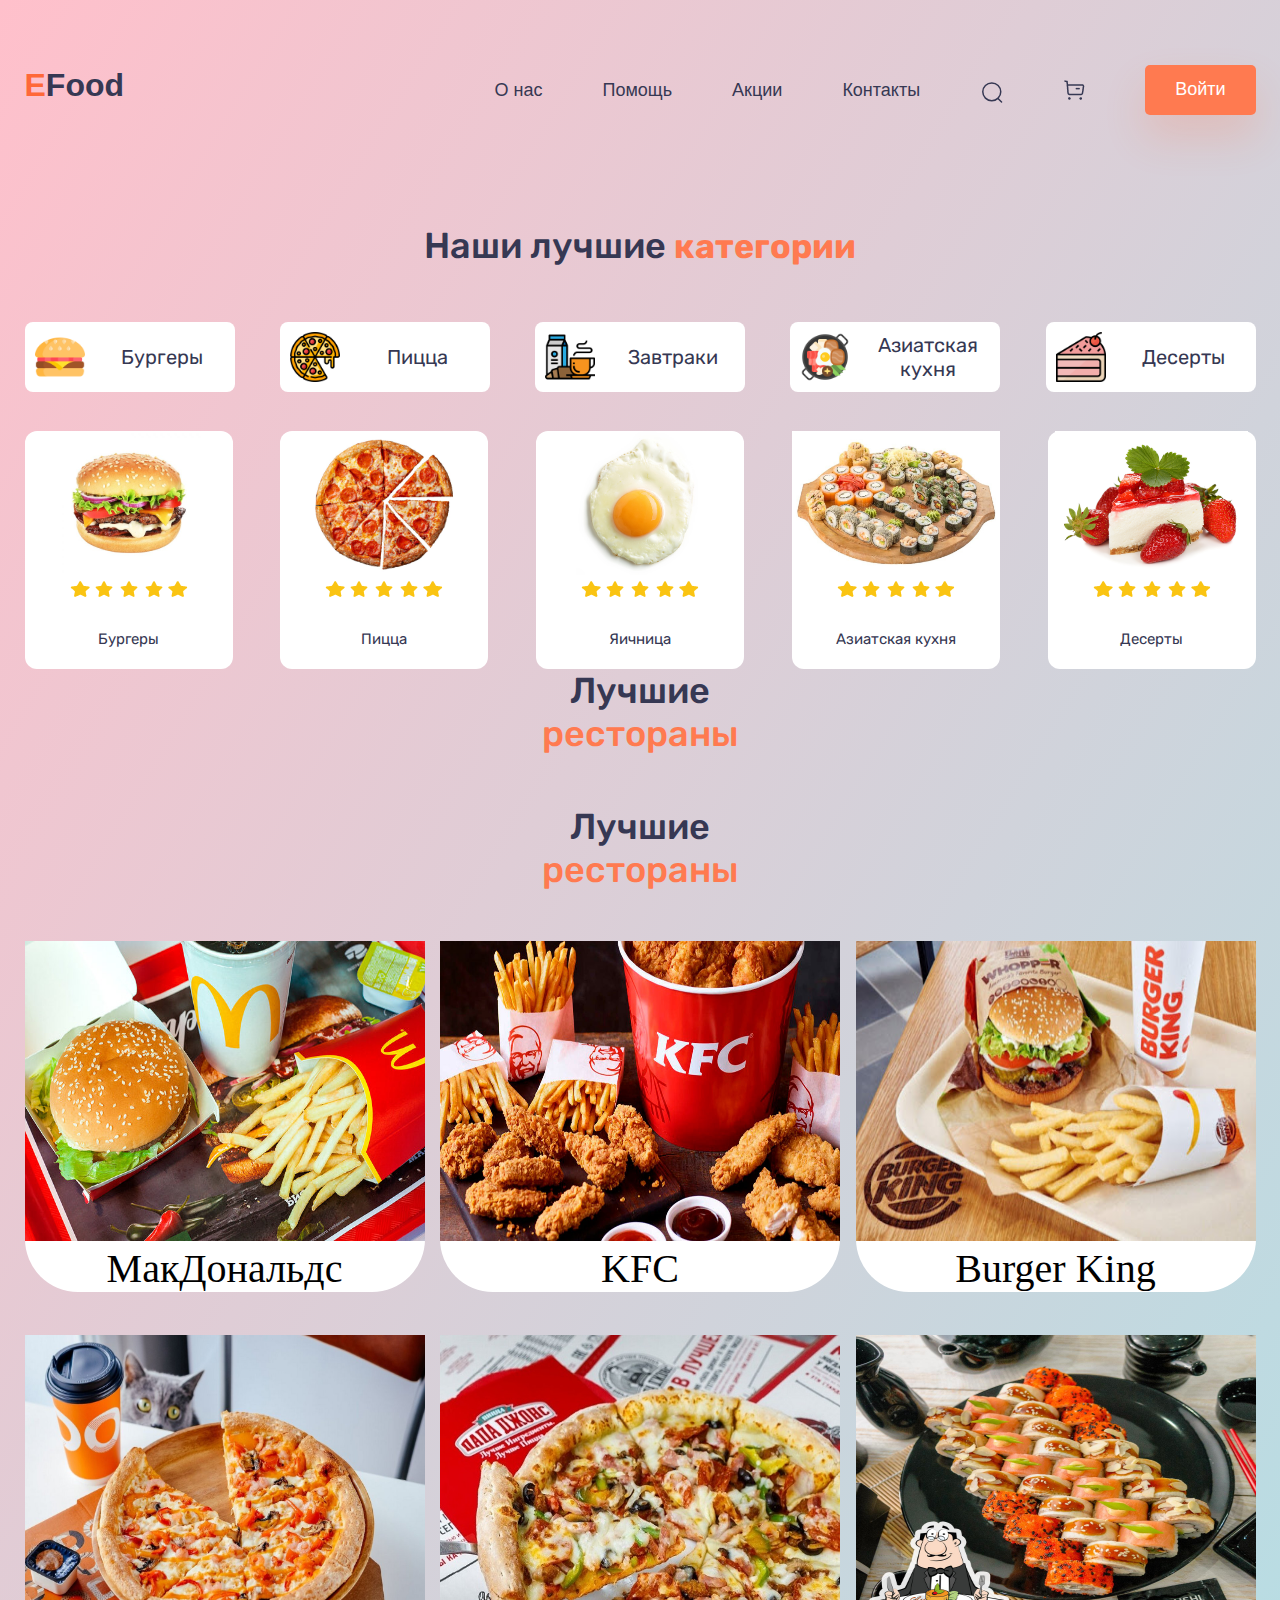
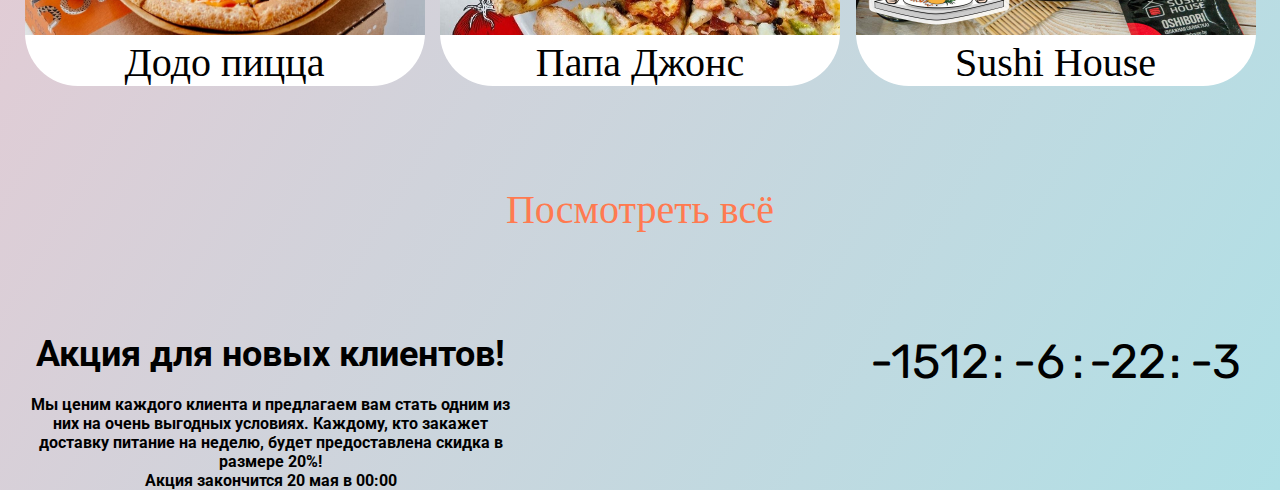
==== commit b87737c3: "Merge branch 'Victor' of https://github.com/VictorMakar/Efood-1 into Victor" ====
--- a/index.html
+++ b/index.html
@@ -15,29 +15,29 @@
     <link href="https://fonts.googleapis.com/css2?family=Roboto:wght@100&display=swap" rel="stylesheet">
 </head>
 <body>
+    <div class="container">
         <header>
-            <div class="header" id="myHeader">
-                <div class="navigation">
+            <div class="navigation">
                
-                    <div class="h1-efood">
-                        <h1 class="E">E</h1>
-                        <h1 class="efood">Food</h1>
+                <div class="h1-efood">
+                    <h1 class="E">E</h1>
+                    <h1 class="efood">Food</h1>
+                </div>
+                <div class="menu">
+                    <a class="home" href="#">О нас</a>
+                    <a href="#">Помощь</a>
+                    <a href="#">Акции</a>
+                    <a href="#">Контакты</a>
+                    <a href="#"><img src="img/Search.svg" alt=""></a>
+                    <a href="#"><img src="img/корзина.png" alt=""></a>
+                    <div class="sign-up">
+                        <a href="#">Войти</a>
                     </div>
-                    <div class="menu">
-                        <a class="home" href="#">О нас</a>
-                        <a href="#">Помощь</a>
-                        <a href="#">Акции</a>
-                        <a href="#">Контакты</a>
-                        <a href="#"><img src="img/Search.svg" alt=""></a>
-                        <a href="#"><img src="img/корзина.png" alt=""></a>
-                        <div class="sign-up">
-                            <a href="#">Войти</a>
-                        </div>
-                    </div>
-               
                 </div>
+           
             </div>
         </header>
+    </div>
     <div class="container">
         <div class="onePopularCategory">
             <h1>Наши лучшие <div class="wordCategory"><h1>категории</h1></div> </h1>
@@ -71,7 +71,7 @@
                 <h2>Бургеры</h2>
             </div>
             <div class="pizza">
-                <img class="pizza6" src="img/peperonylogo.jpg" alt="" width="144px" height="144px">
+                <img class="pizza6" src="img/peperonylogo.jpg" alt="">
                 <img src="img/Star.png" alt="">
                 <h2>Пицца</h2>
             </div>
@@ -83,48 +83,53 @@
             <div class="asian-food">
                 <img src="img/asianfood66.jpg" alt="" height="144px">
                 <img src="img/Star.png" alt="">
-                <h2>Роллы</h2>
+                <h2>Азиатская кухня</h2>
             </div>
             <div class="dish">
                 <img src="img/десерт.jpg" alt="" height="144px">
                 <img src="img/Star.png" alt="">
-                <h2>Чизкейк</h2>
+                <h2>Десерты</h2>
             </div>
         </div>
     </div>
     <div class="container">
+
+        <div class="the-best-restaraunts">
+            <h2 class="topfood">Лучшие <div class="colortext1">рестораны</div>
+            </h2>
+        </div>
+        
+
         <div class="best-restoraunt">
-            <div class="best-word">
-                <h2 class="best-word-style">Лучшие <h2>
-            </div>
-            <div class="restaraunt-word">
-                <h2 class="restaraunt-word-style">рестораны</h2>
-            </div>
-        </div>
+              <h2 class="topfood">Лучшие <div class="colortext1">рестораны</div>
+        </div>
+      
+        </h2>
+
         <div class="flex-wrapper">
             <div class="card card3">
-                <img class="McDonaldsRestarauntLogoEdit" src="img/mcdonaldsrestarauntlogo.jpg" alt="" width="400px" height="300px">
+                <img src="img/mcdonaldsrestarauntlogo.jpg" alt="" width="400px" height="300px">
                 <p>МакДональдс</p>
             </div>
             <div class="card card3">
-                <img class="KFCRestarauntLogoEdit" src="img/kfcrestarauntlogo.jpg" alt="" width="400px" height="300px">
+                <img src="img/kfcrestarauntlogo.jpg" alt="" width="400px" height="300px">
                 <p>KFC</p>
             </div>
             <div class="card card3">
-                <img class="BKRestarauntLogoEdit" src="img/bkrestarauntlogo.jpg" alt="" width="400px" height="300px">
+                <img src="img/bkrestarauntlogo.jpg" alt="" width="400px" height="300px">
                 <p>Burger King</p>
             </div>
             <div class="card">
-                <img class="DodoRestarauntLogoEdit" src="img/dodorestarauntlogo.jpg" alt="" width="400px" height="300px">
+                <img src="img/dodorestarauntlogo.jpg" alt="" width="400px" height="300px">
                 <p>Додо пицца</p>
             </div>
             <div class="card">
-                <img class="PapaJonsRestarauntLogoEdit" src="img/papajonsrestarauntlogo.jpeg" alt="" width="400px" height="300px">
+                <img src="img/papajonsrestarauntlogo.jpeg" alt="" width="400px" height="300px">
                 <p>Папа Джонс</p>
             </div>
             
             <div class="card">
-                <img class="SushiHouseRestarauntLogoEdit" src="img/sushihouserestarauntlogo.jpg" alt="" width="400px" height="300px">
+                <img src="img/sushihouserestarauntlogo.jpg" alt="" width="400px" height="300px">
                 <p>Sushi House</p>
             </div>
         </div>
@@ -137,11 +142,10 @@
         <div class="promotion-text">
             <div class="title">Акция для новых клиентов!</div>
             <p>Мы ценим каждого клиента и предлагаем вам стать одним из них на очень выгодных условиях. Каждому, кто закажет доставку питание на неделю, будет предоставлена скидка в размере 20%!</p>
-            <p>Акция закончится 4 июня в 00:00</p>
+            <p>Акция закончится 20 мая в 00:00</p>
         </div>
 
         <div class="timer">
-            <p>До конца акции:</p>
             <div class="timer__items">
             <div class="timer__item timer__days" id="days">00</div>
             <div class="timer__item timer__hours" id="hours">00</div>
--- a/css/style.css
+++ b/css/style.css
@@ -4,50 +4,35 @@
     box-sizing: border-box;
 }
 
-body {
-	background-color: #6d6875;
-	background-image: 
-		linear-gradient(135deg, rgba(181, 149, 228, 0.705) 0%, rgba(255,180,162, 0.1) 25%, rgba(109,104,117, 0.2) 50%, rgba(255,180,162, 0.1) 75%, rgba(109,104,117, 0.2) 100%), 
-		linear-gradient(90deg, #6d6875, #b5838d, #e5989b, #ffb4a2, #ffcdb2);
-	background-size: 6px 6px, 100%;
-}
-
-
-
-
-.content {
-    padding: 16px;
-}
-  
-
-.sticky {
-    position: fixed;
-    top: 0;
-    width: 100%
-}
-  
-.sticky + .content {
-    padding-top: 102px;
-}
-
- 
-
+body{
+
+    background: linear-gradient(90deg, #f598a8, #f6edb2);
+
+    background: linear-gradient(to top left, powderblue, pink);
+
+}
 
 .navigation{
     display: flex;
     justify-content: space-between;
     line-height: 50px;
-    max-width: 1231px;
-    margin: auto;
     
 }
 
-
-.header{
+.the-best-restaraunts{
+    font-family: 'Rubik', sans-serif;
+    font-style: normal;
+    font-weight: 500;
+    font-size: 36px;
+    line-height: 43px;
+    color: #363853;
+    
+}
+
+
+header{
+    margin-top: 60px;
     margin-bottom: 94px;
-    background-color: #fff;
-    border-bottom: 1px solid black ;
-    
 }
 
 .menu{
@@ -101,8 +86,6 @@
     text-decoration: none;
 }
 
-
-
 .efood{
     color: #363853;
     font-family: 'Outfit', sans-serif;
@@ -110,7 +93,6 @@
 
 .h1-efood{
     display: flex;
-    margin-top: 3px;
 }
 
 .menu a{
@@ -132,7 +114,6 @@
 
 .onePopularCategory{
     text-align: center;
-    margin-top: 100px;
 }
 
 .wordCategory{
@@ -216,36 +197,33 @@
     text-align: center;
 }
 
-
 .pizza{
     width: 208px;
     height: 238px;
     text-align: center;
 }
 
+.pizza6{
+    width: 144px;
+    height: 144px;
+}
 
 
 .sandwich{
     width: 208px;
     text-align: center;
-   
-}
-
+}
 
 .asian-food{
     width: 208px;
     text-align: center;
-  
-}
-
-
-
-.dish{
-    
-    width: 208px;
-    text-align: center;
-}
-
+}
+
+.dish
+{
+    width: 208px;
+    text-align: center;
+}
 
 .category{
     display: flex;
@@ -284,7 +262,7 @@
     position: fixed;
     width: 100%;
     height: 100vh;
-    opacity: 1;
+    background-color: rgba(0, 0, 0, 0.500);
     top: 0;
     display: flex;
     align-items: center;
@@ -298,6 +276,29 @@
 
 }
 
+.modal1{
+    position: fixed;
+    width: 100%;
+    height: 100vh;
+    background-color: rgba(0, 0, 0, 0.500);
+    top: 0;
+    display: flex;
+    align-items: center;
+}
+
+.container-modal1{
+    width: 60%;
+    height: 50vh;
+    background-color: #FFFFFF;
+    margin: 0 auto;
+
+}
+
+.header_menu1 span{
+    font-size: 20px;
+    position: fixed;
+    top: 160px;
+}
 
 .header_menu span{
     font-size: 20px;
@@ -305,13 +306,85 @@
     top: 160px;
 }
 
+
+.modal2{
+    position: fixed;
+    width: 100%;
+    height: 100vh;
+    background-color: rgba(0, 0, 0, 0.500);
+    top: 0;
+    display: flex;
+    align-items: center;
+}
+
+.container-modal2{
+    width: 60%;
+    height: 50vh;
+    background-color: #FFFFFF;
+    margin: 0 auto;
+
+}
+
+.header_menu2 span{
+    font-size: 20px;
+    position: fixed;
+    top: 160px;
+}
+
+.modal3{
+    position: fixed;
+    width: 100%;
+    height: 100vh;
+    background-color: rgba(0, 0, 0, 0.500);
+    top: 0;
+    display: flex;
+    align-items: center;
+}
+
+.container-modal3{
+    width: 60%;
+    height: 50vh;
+    background-color: #FFFFFF;
+    margin: 0 auto;
+
+}
+
+.header_menu3 span{
+    font-size: 20px;
+    position: fixed;
+    top: 160px;
+}
+
+.modal4{
+    position: fixed;
+    width: 100%;
+    height: 100vh;
+    background-color: rgba(0, 0, 0, 0.500);
+    top: 0;
+    display: flex;
+    align-items: center;
+}
+
+.container-modal4{
+    width: 60%;
+    height: 50vh;
+    background-color: #FFFFFF;
+    margin: 0 auto;
+
+}
+
+.header_menu4 span{
+    font-size: 20px;
+    position: fixed;
+    top: 160px;
+}
 
 .none{
     display: none;
 }
 
 
-.restaraunt-word-style{
+.colortext1{
     color:#FF7A50;
     font-family: 'Rubik', sans-serif;
     font-style: normal;
@@ -320,7 +393,7 @@
     line-height: 43px;
 }
 
-.best-word-style{
+.topfood{
     font-family: 'Rubik', sans-serif;
     font-style: normal;
     font-weight: 500;
@@ -332,7 +405,6 @@
 
 .best-restoraunt{
     margin: 50px 0px 50px 0px;
-    
 }
 
 .container{
@@ -345,16 +417,6 @@
     display: flex;
     justify-content: space-between;
     flex-wrap: wrap;
-}
-
-
-.flex-wrapper div p{
-    font-family: 'Rubik', sans-serif;
-    font-style: normal;
-    font-weight: 500;
-    font-size: 30px;
-    line-height: 43px;
-    color: #363853;
 }
 
 .time{
@@ -368,30 +430,6 @@
 .card{
     background-color: #ffffff;
     border-radius: 53px;
-}
-
-.McDonaldsRestarauntLogoEdit{
-    border-radius: 53px 53px 0px 0px;
-}
-
-.KFCRestarauntLogoEdit{
-    border-radius: 53px 53px 0px 0px;
-}
-
-.BKRestarauntLogoEdit{
-    border-radius: 53px 53px 0px 0px;
-}
-
-.DodoRestarauntLogoEdit{
-    border-radius: 53px 53px 0px 0px;
-}
-
-.PapaJonsRestarauntLogoEdit{
-    border-radius: 53px 53px 0px 0px;
-}
-
-.SushiHouseRestarauntLogoEdit{
-    border-radius: 53px 53px 0px 0px;
 }
 
 .card p{
@@ -403,7 +441,6 @@
     font-size: 40px;
     font-weight: lighter;
     color:#FF7A50;
-    font-family: 'Rubik', sans-serif;
 }
 
 .card3{
@@ -435,7 +472,7 @@
     margin-right: 10px;
     padding-bottom: 15px;
     text-align: center;
-    font-family: 'Roboto', sans-serif;
+    font-family: 'Rubik', sans-serif;
 }
 .timer__item::before {
     content: attr(data-title);
@@ -459,32 +496,10 @@
 }
 
 .promotion-text{
-    width: 500px;
-    background-color: #fff;
-    padding: 20px;
-    border-radius: 20px;
+    width: 40%;
     font-family: 'Roboto', sans-serif;
     font-weight: bolder;
     
-}
-
-.timer{
-    width: 500px;
-    background-color: #fff;
-    padding: 20px;
-    border-radius: 20px;
-    font-family: 'Roboto', sans-serif;
-    font-weight: bolder;
-    font-size: 40px;
-}
-
-.timer > div{
-    margin-left: 60px;
-    margin-top: 50px;
-}
-
-.timer p{
-    margin-top: 10px;
 }
 
 .title{
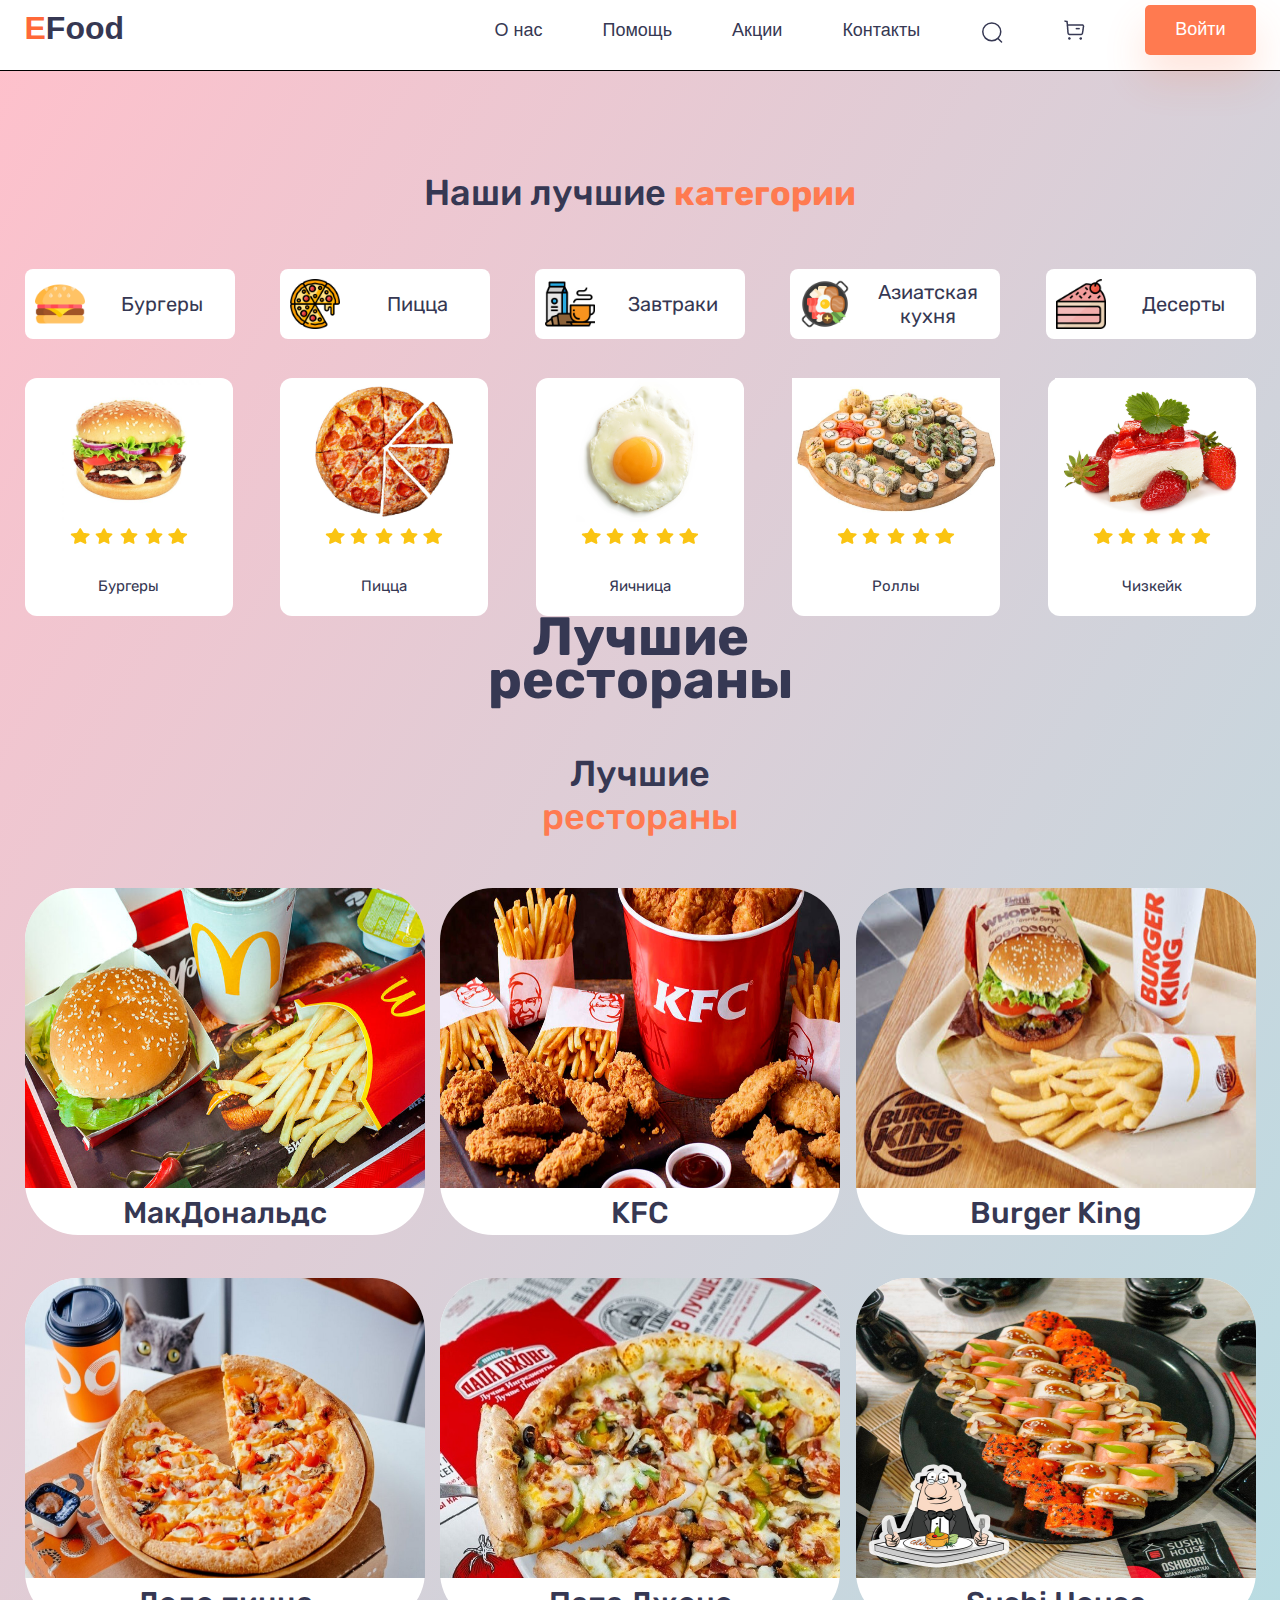
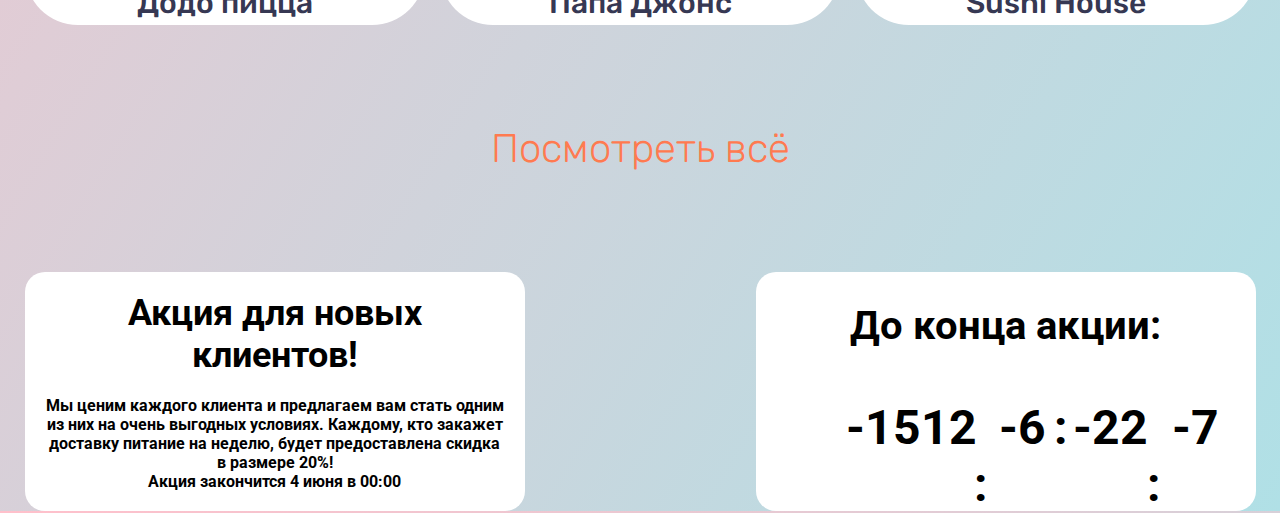
==== commit 4ca300b2: "Merge branch 'Victor' of https://github.com/VictorMakar/Efood-1 into Victor" ====
--- a/index.html
+++ b/index.html
@@ -15,29 +15,29 @@
     <link href="https://fonts.googleapis.com/css2?family=Roboto:wght@100&display=swap" rel="stylesheet">
 </head>
 <body>
-    <div class="container">
         <header>
-            <div class="navigation">
+            <div class="header" id="myHeader">
+                <div class="navigation">
                
-                <div class="h1-efood">
-                    <h1 class="E">E</h1>
-                    <h1 class="efood">Food</h1>
+                    <div class="h1-efood">
+                        <h1 class="E">E</h1>
+                        <h1 class="efood">Food</h1>
+                    </div>
+                    <div class="menu">
+                        <a class="home" href="#">О нас</a>
+                        <a href="#">Помощь</a>
+                        <a href="#">Акции</a>
+                        <a href="#">Контакты</a>
+                        <a href="#"><img src="img/Search.svg" alt=""></a>
+                        <a href="#"><img src="img/корзина.png" alt=""></a>
+                        <div class="sign-up">
+                            <a href="#">Войти</a>
+                        </div>
+                    </div>
+               
                 </div>
-                <div class="menu">
-                    <a class="home" href="#">О нас</a>
-                    <a href="#">Помощь</a>
-                    <a href="#">Акции</a>
-                    <a href="#">Контакты</a>
-                    <a href="#"><img src="img/Search.svg" alt=""></a>
-                    <a href="#"><img src="img/корзина.png" alt=""></a>
-                    <div class="sign-up">
-                        <a href="#">Войти</a>
-                    </div>
-                </div>
-           
             </div>
         </header>
-    </div>
     <div class="container">
         <div class="onePopularCategory">
             <h1>Наши лучшие <div class="wordCategory"><h1>категории</h1></div> </h1>
@@ -71,7 +71,7 @@
                 <h2>Бургеры</h2>
             </div>
             <div class="pizza">
-                <img class="pizza6" src="img/peperonylogo.jpg" alt="">
+                <img class="pizza6" src="img/peperonylogo.jpg" alt="" width="144px" height="144px">
                 <img src="img/Star.png" alt="">
                 <h2>Пицца</h2>
             </div>
@@ -83,12 +83,12 @@
             <div class="asian-food">
                 <img src="img/asianfood66.jpg" alt="" height="144px">
                 <img src="img/Star.png" alt="">
-                <h2>Азиатская кухня</h2>
+                <h2>Роллы</h2>
             </div>
             <div class="dish">
                 <img src="img/десерт.jpg" alt="" height="144px">
                 <img src="img/Star.png" alt="">
-                <h2>Десерты</h2>
+                <h2>Чизкейк</h2>
             </div>
         </div>
     </div>
@@ -101,35 +101,43 @@
         
 
         <div class="best-restoraunt">
-              <h2 class="topfood">Лучшие <div class="colortext1">рестораны</div>
-        </div>
+            <div class="best-word">
+                <h2 class="best-word-style">Лучшие <h2>
+            </div>
+            <div class="restaraunt-word">
+                <h2 class="restaraunt-word-style">рестораны</h2>
+            </div>
+        </div>
+
       
-        </h2>
+      
+
+
 
         <div class="flex-wrapper">
             <div class="card card3">
-                <img src="img/mcdonaldsrestarauntlogo.jpg" alt="" width="400px" height="300px">
+                <img class="McDonaldsRestarauntLogoEdit" src="img/mcdonaldsrestarauntlogo.jpg" alt="" width="400px" height="300px">
                 <p>МакДональдс</p>
             </div>
             <div class="card card3">
-                <img src="img/kfcrestarauntlogo.jpg" alt="" width="400px" height="300px">
+                <img class="KFCRestarauntLogoEdit" src="img/kfcrestarauntlogo.jpg" alt="" width="400px" height="300px">
                 <p>KFC</p>
             </div>
             <div class="card card3">
-                <img src="img/bkrestarauntlogo.jpg" alt="" width="400px" height="300px">
+                <img class="BKRestarauntLogoEdit" src="img/bkrestarauntlogo.jpg" alt="" width="400px" height="300px">
                 <p>Burger King</p>
             </div>
             <div class="card">
-                <img src="img/dodorestarauntlogo.jpg" alt="" width="400px" height="300px">
+                <img class="DodoRestarauntLogoEdit" src="img/dodorestarauntlogo.jpg" alt="" width="400px" height="300px">
                 <p>Додо пицца</p>
             </div>
             <div class="card">
-                <img src="img/papajonsrestarauntlogo.jpeg" alt="" width="400px" height="300px">
+                <img class="PapaJonsRestarauntLogoEdit" src="img/papajonsrestarauntlogo.jpeg" alt="" width="400px" height="300px">
                 <p>Папа Джонс</p>
             </div>
             
             <div class="card">
-                <img src="img/sushihouserestarauntlogo.jpg" alt="" width="400px" height="300px">
+                <img class="SushiHouseRestarauntLogoEdit" src="img/sushihouserestarauntlogo.jpg" alt="" width="400px" height="300px">
                 <p>Sushi House</p>
             </div>
         </div>
@@ -142,10 +150,11 @@
         <div class="promotion-text">
             <div class="title">Акция для новых клиентов!</div>
             <p>Мы ценим каждого клиента и предлагаем вам стать одним из них на очень выгодных условиях. Каждому, кто закажет доставку питание на неделю, будет предоставлена скидка в размере 20%!</p>
-            <p>Акция закончится 20 мая в 00:00</p>
+            <p>Акция закончится 4 июня в 00:00</p>
         </div>
 
         <div class="timer">
+            <p>До конца акции:</p>
             <div class="timer__items">
             <div class="timer__item timer__days" id="days">00</div>
             <div class="timer__item timer__hours" id="hours">00</div>
--- a/css/style.css
+++ b/css/style.css
@@ -4,18 +4,50 @@
     box-sizing: border-box;
 }
 
+
 body{
 
     background: linear-gradient(90deg, #f598a8, #f6edb2);
 
     background: linear-gradient(to top left, powderblue, pink);
 
-}
+
+body {
+	background-color: #6d6875;
+	background-image: 
+		linear-gradient(135deg, rgba(181, 149, 228, 0.705) 0%, rgba(255,180,162, 0.1) 25%, rgba(109,104,117, 0.2) 50%, rgba(255,180,162, 0.1) 75%, rgba(109,104,117, 0.2) 100%), 
+		linear-gradient(90deg, #6d6875, #b5838d, #e5989b, #ffb4a2, #ffcdb2);
+	background-size: 6px 6px, 100%;
+
+}
+
+
+
+
+.content {
+    padding: 16px;
+}
+  
+
+.sticky {
+    position: fixed;
+    top: 0;
+    width: 100%
+}
+  
+.sticky + .content {
+    padding-top: 102px;
+}
+
+ 
+
 
 .navigation{
     display: flex;
     justify-content: space-between;
     line-height: 50px;
+    max-width: 1231px;
+    margin: auto;
     
 }
 
@@ -30,9 +62,11 @@
 }
 
 
-header{
-    margin-top: 60px;
+.header{
     margin-bottom: 94px;
+    background-color: #fff;
+    border-bottom: 1px solid black ;
+    
 }
 
 .menu{
@@ -86,6 +120,8 @@
     text-decoration: none;
 }
 
+
+
 .efood{
     color: #363853;
     font-family: 'Outfit', sans-serif;
@@ -93,6 +129,7 @@
 
 .h1-efood{
     display: flex;
+    margin-top: 3px;
 }
 
 .menu a{
@@ -114,6 +151,7 @@
 
 .onePopularCategory{
     text-align: center;
+    margin-top: 100px;
 }
 
 .wordCategory{
@@ -197,33 +235,36 @@
     text-align: center;
 }
 
+
 .pizza{
     width: 208px;
     height: 238px;
     text-align: center;
 }
 
-.pizza6{
-    width: 144px;
-    height: 144px;
-}
 
 
 .sandwich{
     width: 208px;
     text-align: center;
-}
+   
+}
+
 
 .asian-food{
     width: 208px;
     text-align: center;
-}
-
-.dish
-{
-    width: 208px;
-    text-align: center;
-}
+  
+}
+
+
+
+.dish{
+    
+    width: 208px;
+    text-align: center;
+}
+
 
 .category{
     display: flex;
@@ -262,7 +303,7 @@
     position: fixed;
     width: 100%;
     height: 100vh;
-    background-color: rgba(0, 0, 0, 0.500);
+    opacity: 1;
     top: 0;
     display: flex;
     align-items: center;
@@ -276,115 +317,20 @@
 
 }
 
-.modal1{
-    position: fixed;
-    width: 100%;
-    height: 100vh;
-    background-color: rgba(0, 0, 0, 0.500);
-    top: 0;
-    display: flex;
-    align-items: center;
-}
-
-.container-modal1{
-    width: 60%;
-    height: 50vh;
-    background-color: #FFFFFF;
-    margin: 0 auto;
-
-}
-
-.header_menu1 span{
+
+.header_menu span{
     font-size: 20px;
     position: fixed;
     top: 160px;
 }
 
-.header_menu span{
-    font-size: 20px;
-    position: fixed;
-    top: 160px;
-}
-
-
-.modal2{
-    position: fixed;
-    width: 100%;
-    height: 100vh;
-    background-color: rgba(0, 0, 0, 0.500);
-    top: 0;
-    display: flex;
-    align-items: center;
-}
-
-.container-modal2{
-    width: 60%;
-    height: 50vh;
-    background-color: #FFFFFF;
-    margin: 0 auto;
-
-}
-
-.header_menu2 span{
-    font-size: 20px;
-    position: fixed;
-    top: 160px;
-}
-
-.modal3{
-    position: fixed;
-    width: 100%;
-    height: 100vh;
-    background-color: rgba(0, 0, 0, 0.500);
-    top: 0;
-    display: flex;
-    align-items: center;
-}
-
-.container-modal3{
-    width: 60%;
-    height: 50vh;
-    background-color: #FFFFFF;
-    margin: 0 auto;
-
-}
-
-.header_menu3 span{
-    font-size: 20px;
-    position: fixed;
-    top: 160px;
-}
-
-.modal4{
-    position: fixed;
-    width: 100%;
-    height: 100vh;
-    background-color: rgba(0, 0, 0, 0.500);
-    top: 0;
-    display: flex;
-    align-items: center;
-}
-
-.container-modal4{
-    width: 60%;
-    height: 50vh;
-    background-color: #FFFFFF;
-    margin: 0 auto;
-
-}
-
-.header_menu4 span{
-    font-size: 20px;
-    position: fixed;
-    top: 160px;
-}
 
 .none{
     display: none;
 }
 
 
-.colortext1{
+.restaraunt-word-style{
     color:#FF7A50;
     font-family: 'Rubik', sans-serif;
     font-style: normal;
@@ -393,7 +339,7 @@
     line-height: 43px;
 }
 
-.topfood{
+.best-word-style{
     font-family: 'Rubik', sans-serif;
     font-style: normal;
     font-weight: 500;
@@ -405,6 +351,7 @@
 
 .best-restoraunt{
     margin: 50px 0px 50px 0px;
+    
 }
 
 .container{
@@ -417,6 +364,16 @@
     display: flex;
     justify-content: space-between;
     flex-wrap: wrap;
+}
+
+
+.flex-wrapper div p{
+    font-family: 'Rubik', sans-serif;
+    font-style: normal;
+    font-weight: 500;
+    font-size: 30px;
+    line-height: 43px;
+    color: #363853;
 }
 
 .time{
@@ -430,6 +387,30 @@
 .card{
     background-color: #ffffff;
     border-radius: 53px;
+}
+
+.McDonaldsRestarauntLogoEdit{
+    border-radius: 53px 53px 0px 0px;
+}
+
+.KFCRestarauntLogoEdit{
+    border-radius: 53px 53px 0px 0px;
+}
+
+.BKRestarauntLogoEdit{
+    border-radius: 53px 53px 0px 0px;
+}
+
+.DodoRestarauntLogoEdit{
+    border-radius: 53px 53px 0px 0px;
+}
+
+.PapaJonsRestarauntLogoEdit{
+    border-radius: 53px 53px 0px 0px;
+}
+
+.SushiHouseRestarauntLogoEdit{
+    border-radius: 53px 53px 0px 0px;
 }
 
 .card p{
@@ -441,6 +422,7 @@
     font-size: 40px;
     font-weight: lighter;
     color:#FF7A50;
+    font-family: 'Rubik', sans-serif;
 }
 
 .card3{
@@ -472,7 +454,7 @@
     margin-right: 10px;
     padding-bottom: 15px;
     text-align: center;
-    font-family: 'Rubik', sans-serif;
+    font-family: 'Roboto', sans-serif;
 }
 .timer__item::before {
     content: attr(data-title);
@@ -496,10 +478,32 @@
 }
 
 .promotion-text{
-    width: 40%;
+    width: 500px;
+    background-color: #fff;
+    padding: 20px;
+    border-radius: 20px;
     font-family: 'Roboto', sans-serif;
     font-weight: bolder;
     
+}
+
+.timer{
+    width: 500px;
+    background-color: #fff;
+    padding: 20px;
+    border-radius: 20px;
+    font-family: 'Roboto', sans-serif;
+    font-weight: bolder;
+    font-size: 40px;
+}
+
+.timer > div{
+    margin-left: 60px;
+    margin-top: 50px;
+}
+
+.timer p{
+    margin-top: 10px;
 }
 
 .title{
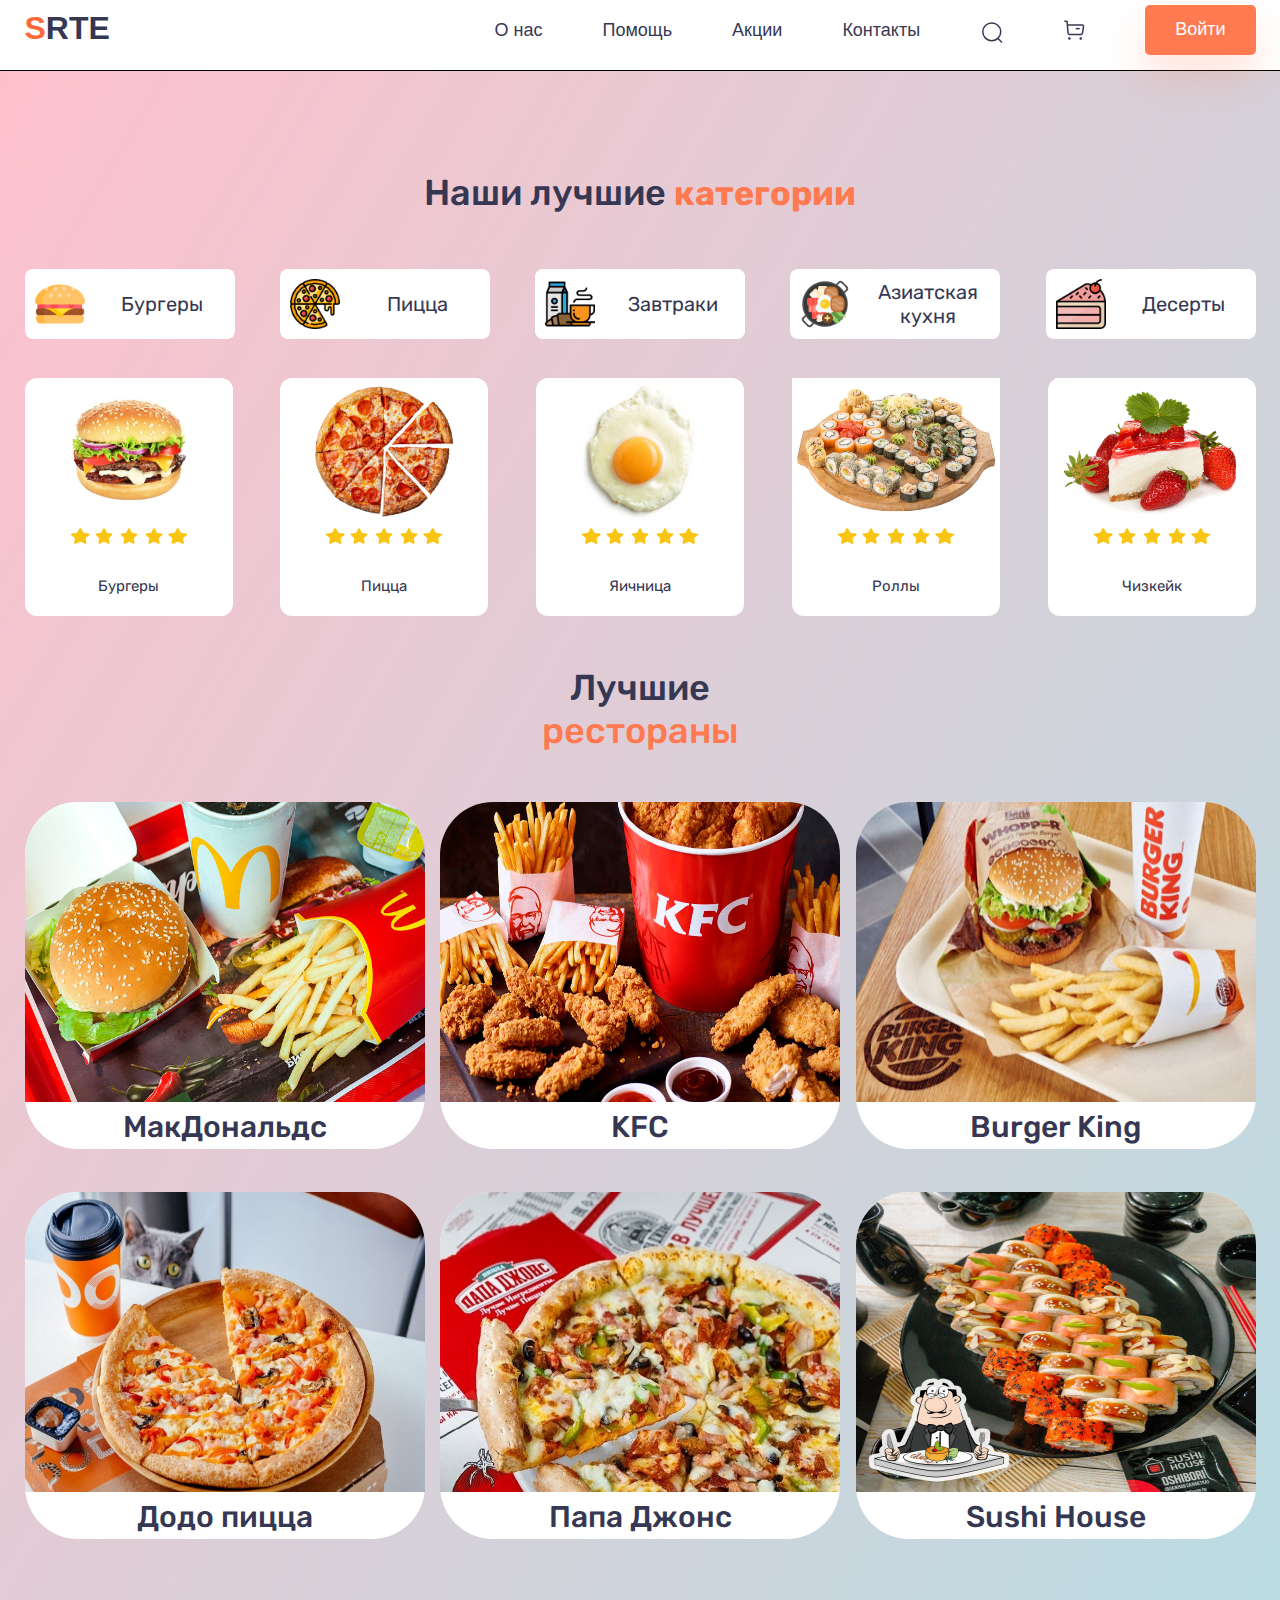
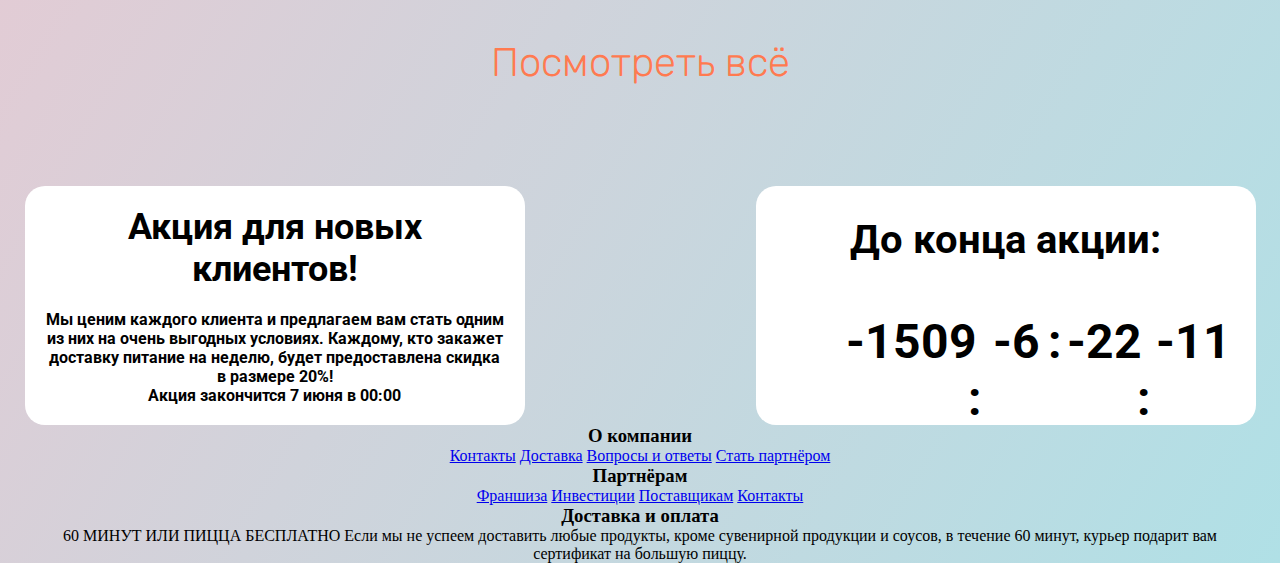
==== commit 816e4c9b: "update" ====
--- a/index.html
+++ b/index.html
@@ -20,8 +20,8 @@
                 <div class="navigation">
                
                     <div class="h1-efood">
-                        <h1 class="E">E</h1>
-                        <h1 class="efood">Food</h1>
+                        <h1 class="E">S</h1>
+                        <h1 class="efood">RTE</h1>
                     </div>
                     <div class="menu">
                         <a class="home" href="#">О нас</a>
@@ -94,10 +94,7 @@
     </div>
     <div class="container">
 
-        <div class="the-best-restaraunts">
-            <h2 class="topfood">Лучшие <div class="colortext1">рестораны</div>
-            </h2>
-        </div>
+     
         
 
         <div class="best-restoraunt">
@@ -150,7 +147,7 @@
         <div class="promotion-text">
             <div class="title">Акция для новых клиентов!</div>
             <p>Мы ценим каждого клиента и предлагаем вам стать одним из них на очень выгодных условиях. Каждому, кто закажет доставку питание на неделю, будет предоставлена скидка в размере 20%!</p>
-            <p>Акция закончится 4 июня в 00:00</p>
+            <p>Акция закончится 7 июня в 00:00</p>
         </div>
 
         <div class="timer">
@@ -169,38 +166,31 @@
 
 
 
-        <div class="modal none"> 
-            <div class="container-modal"> 
-                <div class="header_menu">  
-                    <span>
-                        <img src="img/ArrowLeft.png" alt="">
-                    </span>
-                    <form class="registration-form-styles" action="">
-                        <h1 class="registration-form">Регистрация</h1>
-                        <div class="group1">
-                            <label for="">Имя пользователя:</label>
-                            <input  type="text">
-                        </div>
-                        <div class="group2">
-                            <label for="">Пароль:</label>
-                            <input  type="password">
-                        </div>
-                        <div class="group3">
-                            <label for="">Пароль ещё раз:</label>
-                            <input  type="password">
-                        </div>
-                        <div class="group4">
-                            <label for="">Адрес электронной почты</label>
-                            <input type="email">
-                        </div>
-                        <div class="group5">
-                            <p>Регистрация</p>
-                        </div>
-                    </form>
-
-                    </div> 
-            </div> 
-        </div>
+    
+
+        <footer>
+               <div class="container footer-flex-wrapper">
+                    <div class="footer-block">
+                        <h3>О компании</h3>
+                        <a href="#">Контакты</a>
+                        <a href="#">Доставка</a>
+                        <a href="#">Вопросы и ответы</a>
+                        <a href="#">Стать партнёром</a>
+                    </div>
+                    <div class="second-footer-block">
+                        <h3>Партнёрам</h3>
+                        <a href="#">Франшиза</a>
+                        <a href="#">Инвестиции</a>
+                        <a href="#">Поставщикам</a>
+                        <a href="#">Контакты</a>
+                    </div>
+                    <div class="third-footer-block">
+                        <h3>Доставка и оплата</h3>
+                        <p>60 МИНУТ ИЛИ ПИЦЦА БЕСПЛАТНО
+                            Если мы не успеем доставить любые продукты, кроме сувенирной продукции и соусов, в течение 60 минут, курьер подарит вам сертификат на большую пиццу.</p>
+                    </div>
+               </div>
+        </footer>
 
 
 
